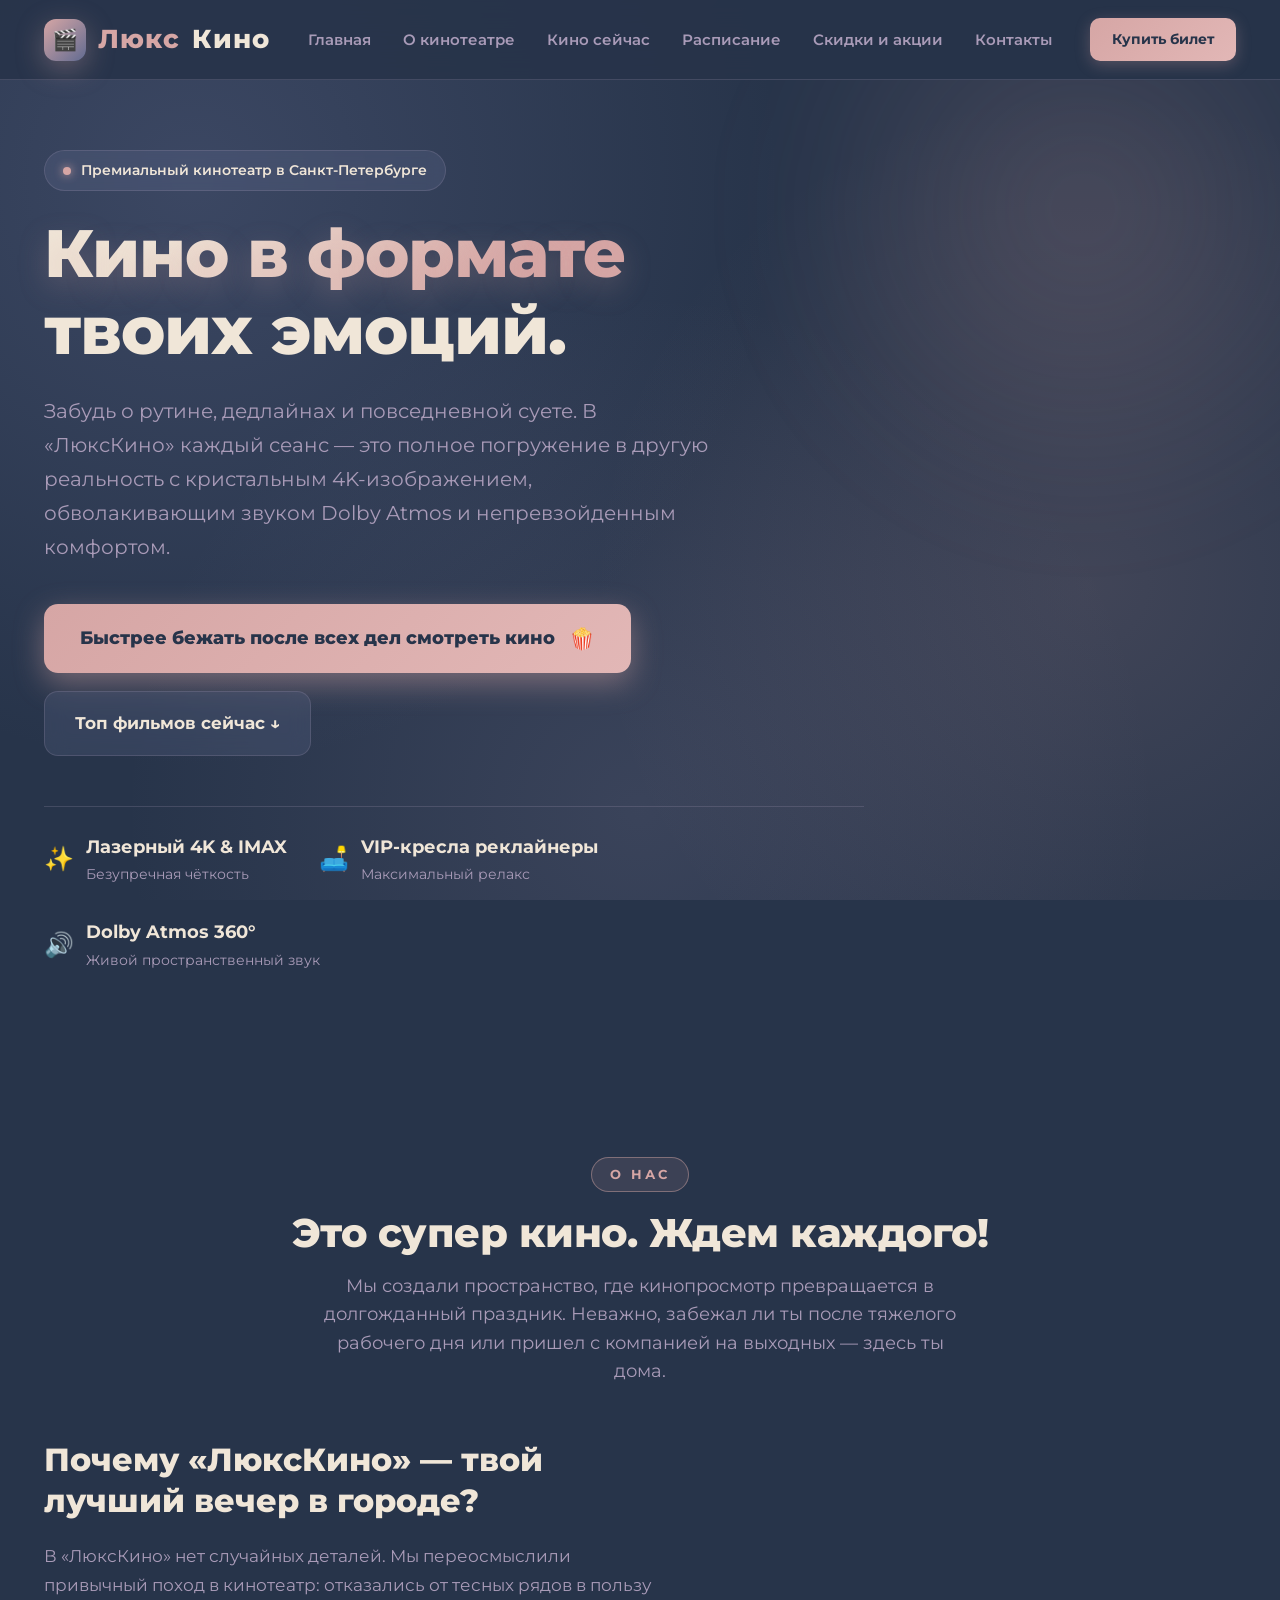
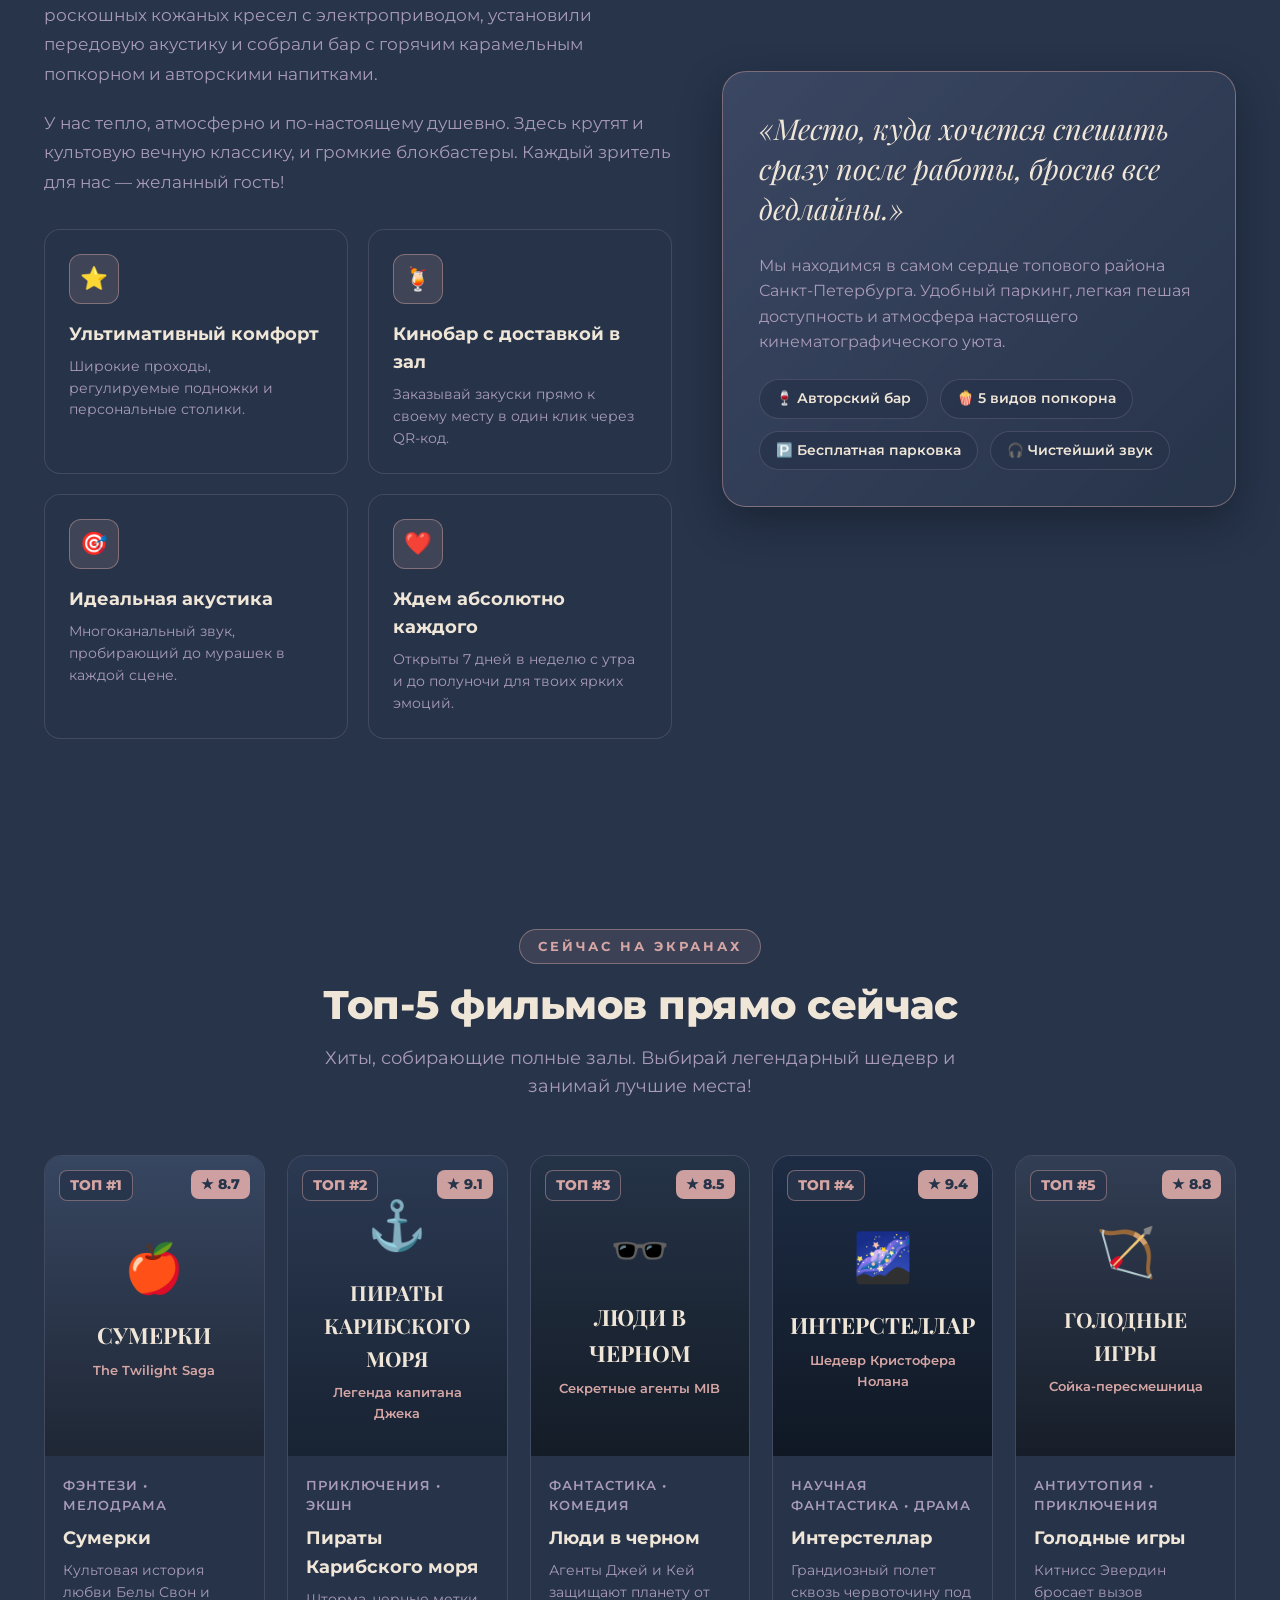
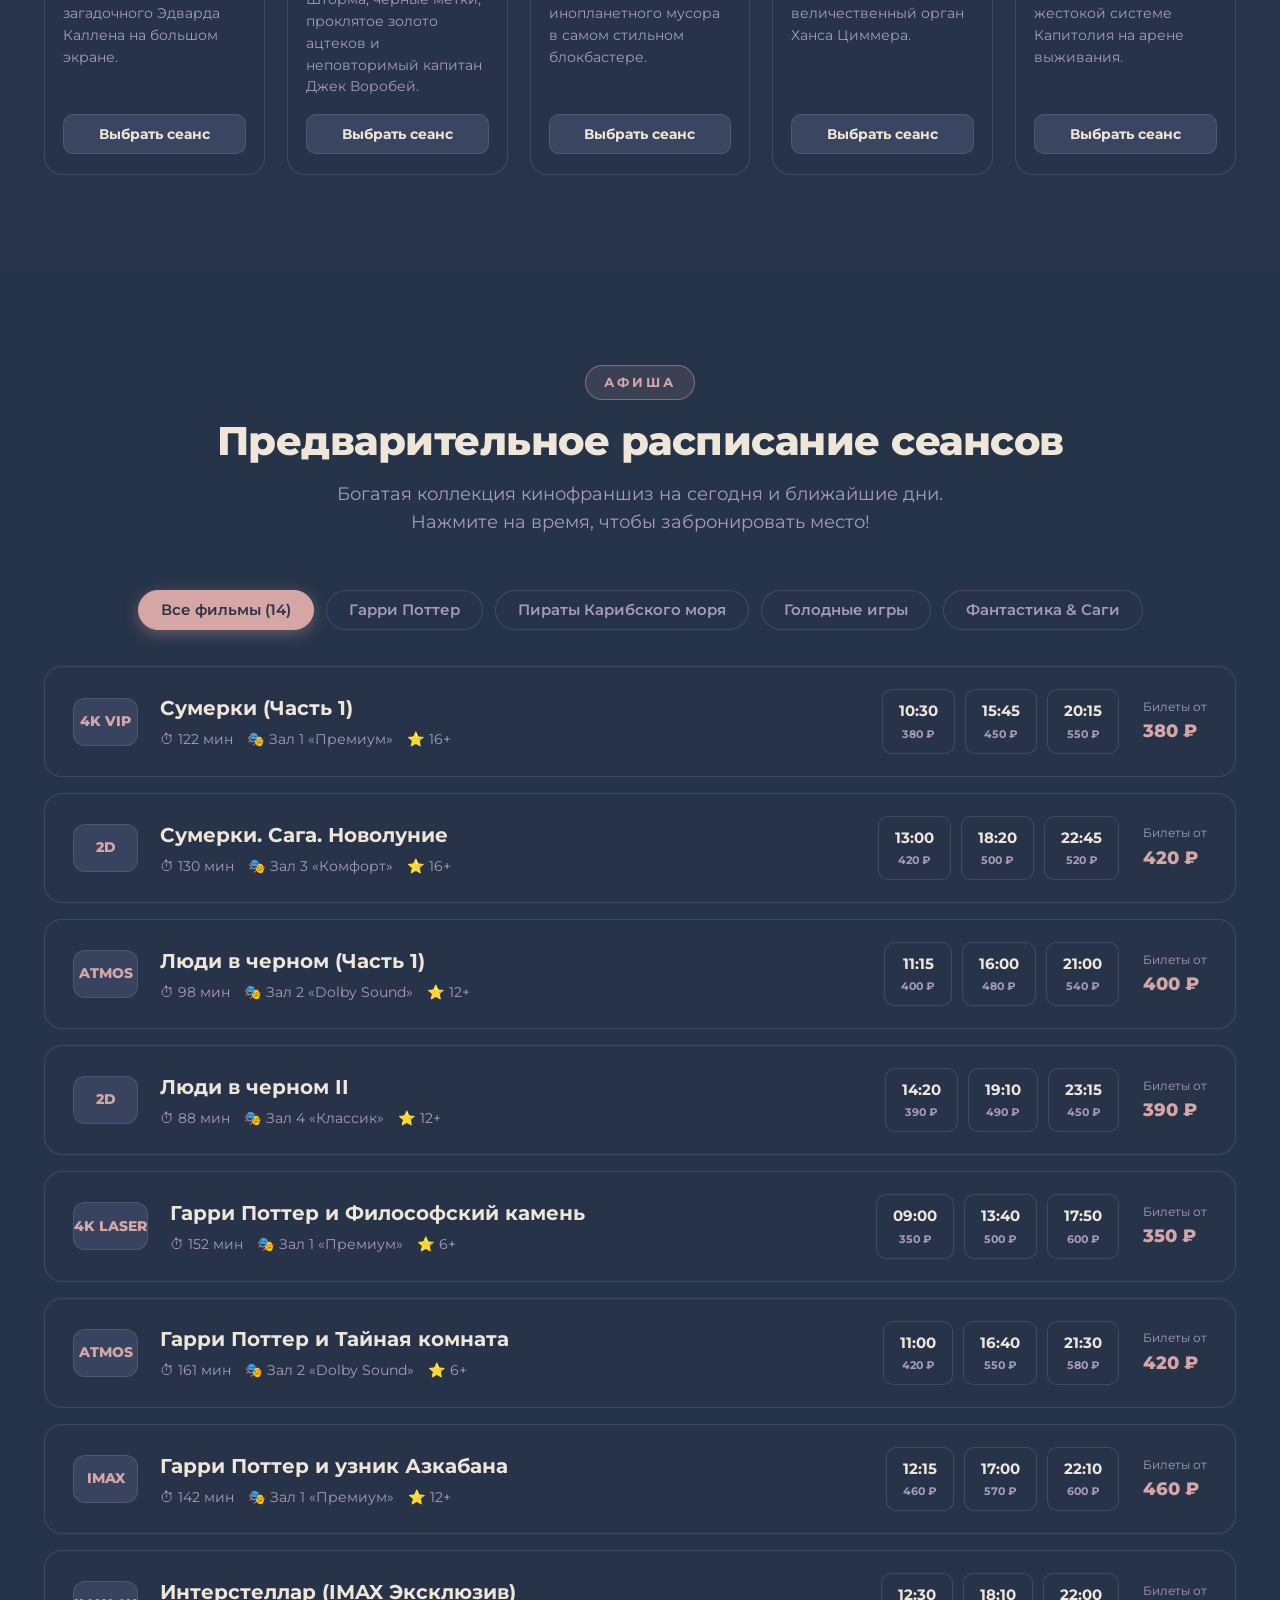
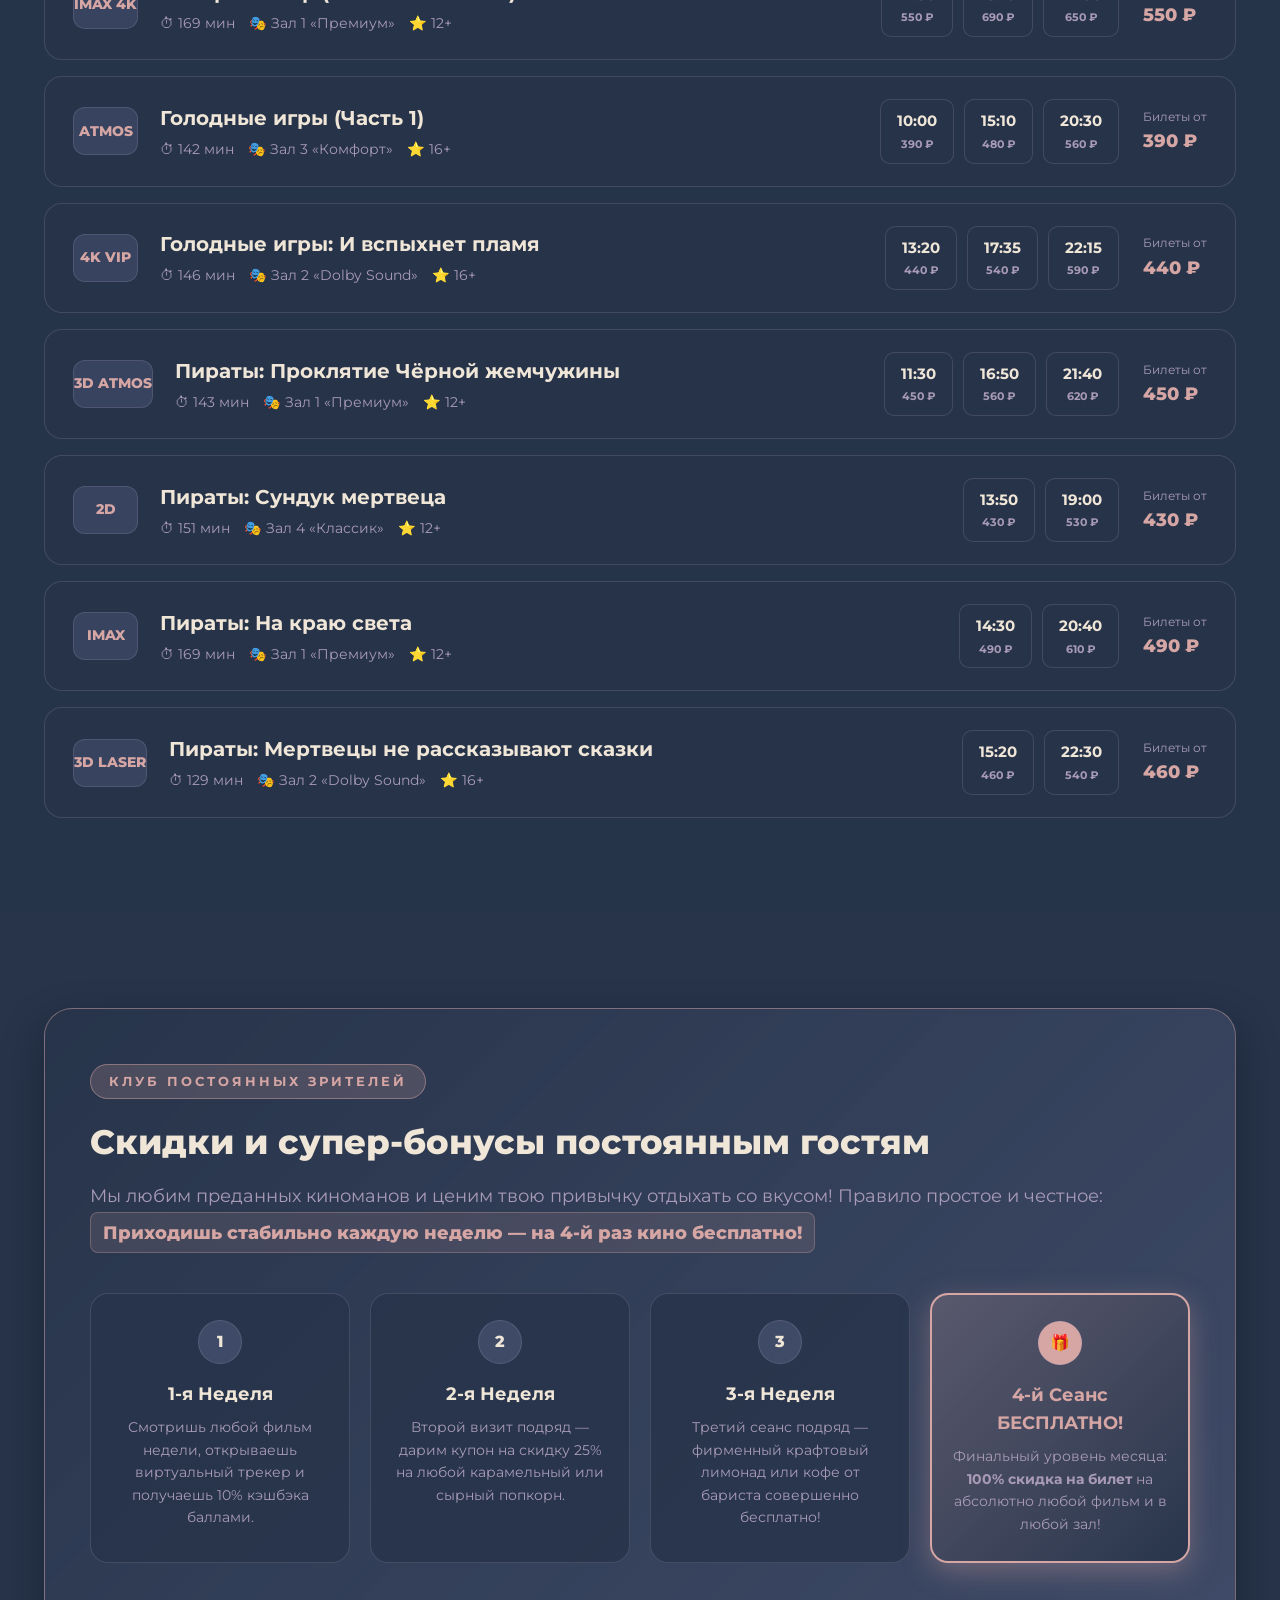
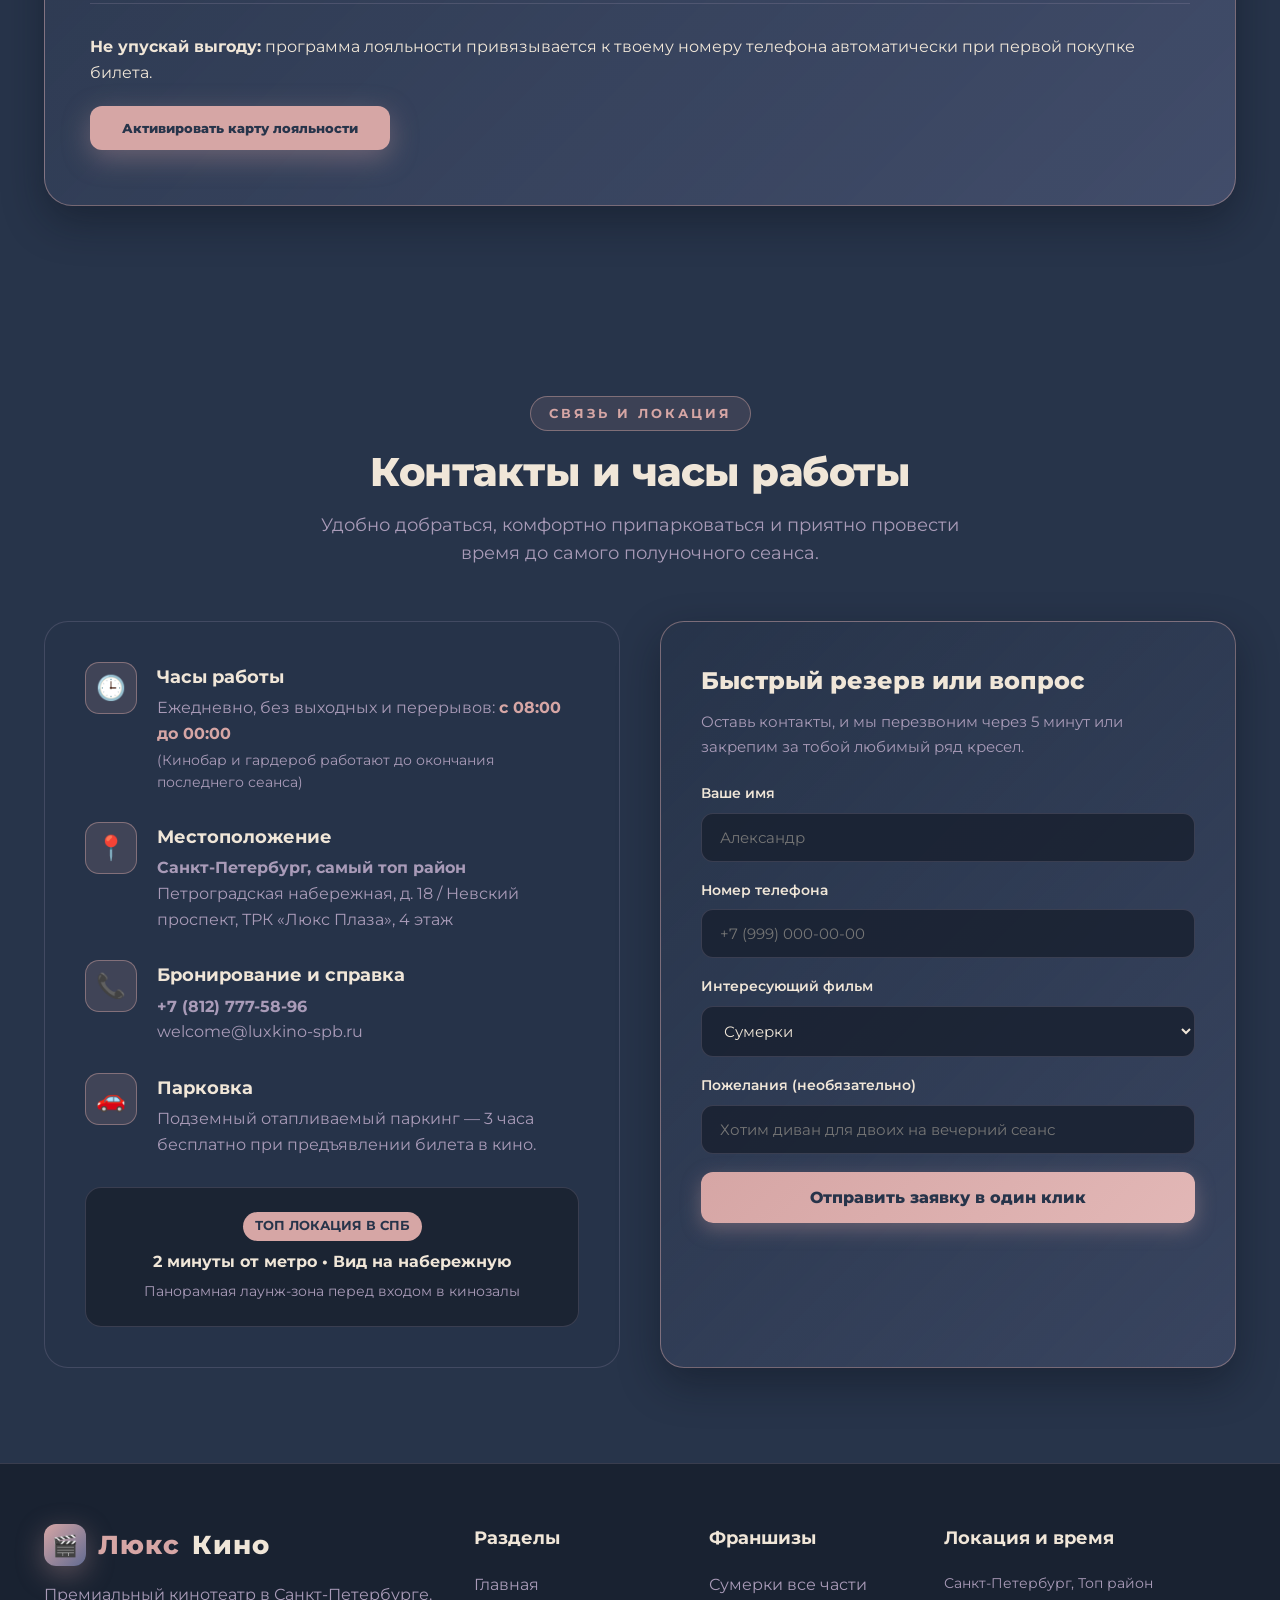
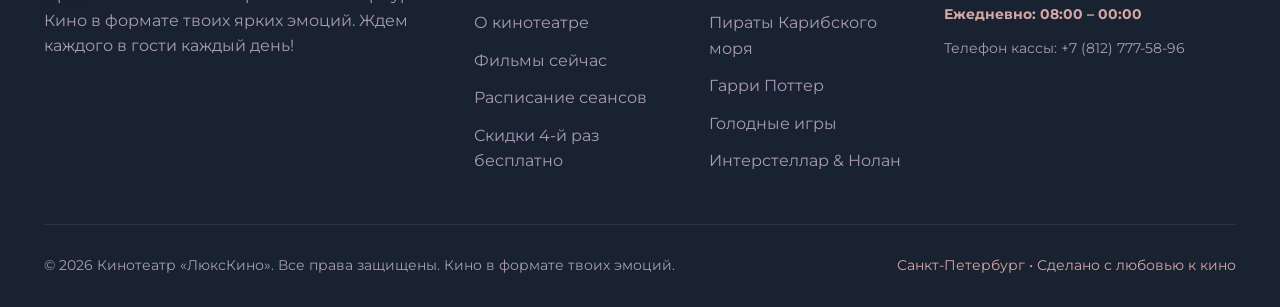
==== index.html @ 06620635 "Create index.html общий" ====
<!DOCTYPE html>
<html lang="ru">
<head>
  <meta charset="UTF-8">
  <meta name="viewport" content="width=device-width, initial-scale=1.0">
  <title>ЛюксКино — Кино в формате твоих эмоций</title>
  <link rel="preconnect" href="https://fonts.googleapis.com">
  <link rel="preconnect" href="https://fonts.gstatic.com" crossorigin>
  <link href="https://fonts.googleapis.com/css2?family=Montserrat:wght@400;500;600;700;800&family=Playfair+Display:ital,wght@0,700;1,600&display=swap" rel="stylesheet">
  
  <style>
    /* ==========================================================================
       ЦВЕТОВАЯ ПАЛИТРА И ПЕРЕМЕННЫЕ
       27344A - Deep Navy Blue (Базовый фон)
       626B91 - Slate Indigo (Вторичный цвет, карточки, акценты)
       A99BB8 - Muted Lavender (Приглушенный текст, легкие границы)
       D6A6A5 - Dusty Rose (Яркий акцент, кнопки, бейджи, свечение)
       F0E6D8 - Warm Cream (Основной светлый текст, заголовки)
       ========================================================================== */
    :root {
      --color-primary-dark: #27344A;
      --color-slate: #626B91;
      --color-lavender: #A99BB8;
      --color-rose: #D6A6A5;
      --color-cream: #F0E6D8;
      
      --bg-body: #1f2a3c;
      --bg-card: rgba(39, 52, 74, 0.78);
      --bg-card-hover: rgba(98, 107, 145, 0.35);
      --border-subtle: rgba(169, 155, 184, 0.22);
      --border-accent: rgba(214, 166, 165, 0.45);
      --glow-rose: 0 8px 28px rgba(214, 166, 165, 0.35);
      --glow-card: 0 16px 40px rgba(10, 15, 25, 0.4);
      
      --font-main: 'Montserrat', sans-serif;
      --font-accent: 'Playfair Display', serif;
      --header-height: 80px;
      --transition: all 0.3s cubic-bezier(0.25, 0.8, 0.25, 1);
    }

    /* Базовые сбросы */
    *, *::before, *::after {
      box-sizing: border-box;
      margin: 0;
      padding: 0;
    }

    html {
      scroll-behavior: smooth;
      scroll-padding-top: var(--header-height);
    }

    body {
      font-family: var(--font-main);
      background-color: var(--color-primary-dark);
      background-image: 
        radial-gradient(circle at 15% 20%, rgba(98, 107, 145, 0.35) 0%, transparent 45%),
        radial-gradient(circle at 85% 65%, rgba(214, 166, 165, 0.15) 0%, transparent 40%),
        radial-gradient(circle at 50% 90%, rgba(169, 155, 184, 0.15) 0%, transparent 50%);
      background-attachment: fixed;
      color: var(--color-cream);
      line-height: 1.6;
      overflow-x: hidden;
    }

    a {
      color: inherit;
      text-decoration: none;
      transition: var(--transition);
    }

    button {
      font-family: inherit;
      cursor: pointer;
      border: none;
      outline: none;
      transition: var(--transition);
    }

    img {
      max-width: 100%;
      height: auto;
      display: block;
    }

    .container {
      width: 100%;
      max-width: 1240px;
      margin: 0 auto;
      padding: 0 24px;
    }

    .section {
      padding: 95px 0;
      position: relative;
    }

    /* Типографика секций */
    .section-header {
      text-align: center;
      margin-bottom: 54px;
    }

    .section-tag {
      display: inline-block;
      text-transform: uppercase;
      font-size: 0.82rem;
      letter-spacing: 3px;
      font-weight: 700;
      color: var(--color-rose);
      background: rgba(214, 166, 165, 0.12);
      border: 1px solid var(--border-accent);
      padding: 6px 18px;
      border-radius: 30px;
      margin-bottom: 16px;
    }

    .section-title {
      font-size: 2.5rem;
      font-weight: 800;
      color: var(--color-cream);
      letter-spacing: -0.5px;
      line-height: 1.25;
    }

    .section-subtitle {
      font-size: 1.1rem;
      color: var(--color-lavender);
      max-width: 650px;
      margin: 14px auto 0;
      font-weight: 400;
    }

    /* СТИКИ НАВИГАЦИЯ */
    .header {
      position: sticky;
      top: 0;
      left: 0;
      width: 100%;
      height: var(--header-height);
      background: rgba(39, 52, 74, 0.9);
      backdrop-filter: blur(16px);
      -webkit-backdrop-filter: blur(16px);
      border-bottom: 1px solid var(--border-subtle);
      z-index: 1000;
      transition: var(--transition);
    }

    .header-inner {
      display: flex;
      align-items: center;
      justify-content: space-between;
      height: 100%;
    }

    .logo {
      display: flex;
      align-items: center;
      gap: 12px;
      font-size: 1.6rem;
      font-weight: 800;
      color: var(--color-cream);
      letter-spacing: 1px;
    }

    .logo-badge {
      display: inline-flex;
      align-items: center;
      justify-content: center;
      width: 42px;
      height: 42px;
      background: linear-gradient(135deg, var(--color-rose), var(--color-slate));
      border-radius: 12px;
      box-shadow: var(--glow-rose);
      font-size: 1.3rem;
      color: var(--color-primary-dark);
    }

    .logo span {
      color: var(--color-rose);
    }

    .nav-links {
      display: flex;
      align-items: center;
      gap: 32px;
      list-style: none;
    }

    .nav-item a {
      font-size: 0.95rem;
      font-weight: 600;
      color: var(--color-lavender);
      position: relative;
      padding: 6px 0;
    }

    .nav-item a::after {
      content: '';
      position: absolute;
      bottom: 0;
      left: 0;
      width: 0%;
      height: 2px;
      background: var(--color-rose);
      transition: var(--transition);
      border-radius: 2px;
    }

    .nav-item a:hover {
      color: var(--color-cream);
    }

    .nav-item a:hover::after {
      width: 100%;
    }

    .nav-actions {
      display: flex;
      align-items: center;
      gap: 16px;
    }

    .btn-tickets-nav {
      background: linear-gradient(135deg, var(--color-rose) 0%, #e2b7b6 100%);
      color: var(--color-primary-dark);
      font-weight: 700;
      font-size: 0.9rem;
      padding: 10px 22px;
      border-radius: 10px;
      box-shadow: 0 4px 15px rgba(214, 166, 165, 0.28);
    }

    .btn-tickets-nav:hover {
      transform: translateY(-2px);
      box-shadow: var(--glow-rose);
      filter: brightness(1.06);
    }

    /* Гамбургер для мобильных */
    .menu-toggle {
      display: none;
      flex-direction: column;
      gap: 6px;
      background: transparent;
      padding: 6px;
      z-index: 1001;
    }

    .menu-toggle span {
      display: block;
      width: 28px;
      height: 3px;
      background-color: var(--color-cream);
      border-radius: 2px;
      transition: var(--transition);
    }

    /* ГЛАВНЫЙ РАЗДЕЛ (HERO) */
    .hero {
      min-height: calc(100vh - var(--header-height));
      display: flex;
      align-items: center;
      position: relative;
      padding: 70px 0 90px;
      overflow: hidden;
    }

    .hero::before {
      content: '';
      position: absolute;
      top: -20%;
      right: -10%;
      width: 650px;
      height: 650px;
      background: radial-gradient(circle, rgba(214, 166, 165, 0.18) 0%, transparent 70%);
      border-radius: 50%;
      filter: blur(50px);
      z-index: 0;
      animation: pulseHero 8s ease-in-out infinite alternate;
    }

    @keyframes pulseHero {
      0% { transform: scale(1) translate(0, 0); }
      100% { transform: scale(1.15) translate(-30px, 30px); }
    }

    .hero-content {
      position: relative;
      z-index: 1;
      max-width: 820px;
    }

    .hero-eyebrow {
      display: inline-flex;
      align-items: center;
      gap: 10px;
      background: rgba(98, 107, 145, 0.28);
      border: 1px solid var(--border-subtle);
      padding: 8px 18px;
      border-radius: 50px;
      font-size: 0.9rem;
      font-weight: 600;
      color: var(--color-cream);
      margin-bottom: 24px;
      backdrop-filter: blur(8px);
    }

    .hero-eyebrow .dot {
      width: 8px;
      height: 8px;
      background-color: var(--color-rose);
      border-radius: 50%;
      box-shadow: 0 0 10px var(--color-rose);
      animation: blinkDot 1.6s infinite;
    }

    @keyframes blinkDot {
      0%, 100% { opacity: 1; }
      50% { opacity: 0.3; }
    }

    .hero-title {
      font-size: clamp(2.6rem, 5.5vw, 4.2rem);
      font-weight: 800;
      line-height: 1.15;
      margin-bottom: 24px;
      letter-spacing: -1px;
    }

    .hero-title .highlight {
      display: inline-block;
      background: linear-gradient(135deg, var(--color-cream) 20%, var(--color-rose) 80%);
      -webkit-background-clip: text;
      -webkit-text-fill-color: transparent;
      text-shadow: 0 10px 30px rgba(214, 166, 165, 0.25);
    }

    .hero-description {
      font-size: 1.25rem;
      color: var(--color-lavender);
      line-height: 1.7;
      margin-bottom: 40px;
      max-width: 680px;
    }

    .hero-actions {
      display: flex;
      flex-wrap: wrap;
      align-items: center;
      gap: 18px;
      margin-bottom: 50px;
    }

    .btn-cta-rush {
      display: inline-flex;
      align-items: center;
      justify-content: center;
      gap: 14px;
      background: linear-gradient(135deg, var(--color-rose) 0%, #e2b7b6 100%);
      color: var(--color-primary-dark);
      font-weight: 800;
      font-size: 1.12rem;
      padding: 18px 36px;
      border-radius: 14px;
      box-shadow: 0 10px 30px rgba(214, 166, 165, 0.45);
      position: relative;
      overflow: hidden;
    }

    .btn-cta-rush::before {
      content: '';
      position: absolute;
      top: 0;
      left: -100%;
      width: 100%;
      height: 100%;
      background: linear-gradient(90deg, transparent, rgba(255, 255, 255, 0.4), transparent);
      transition: 0.5s;
    }

    .btn-cta-rush:hover {
      transform: translateY(-4px) scale(1.02);
      box-shadow: 0 16px 40px rgba(214, 166, 165, 0.6);
    }

    .btn-cta-rush:hover::before {
      left: 100%;
    }

    .btn-cta-secondary {
      display: inline-flex;
      align-items: center;
      gap: 10px;
      background: rgba(98, 107, 145, 0.25);
      border: 1px solid var(--border-subtle);
      color: var(--color-cream);
      font-weight: 700;
      font-size: 1.05rem;
      padding: 18px 30px;
      border-radius: 14px;
      backdrop-filter: blur(10px);
    }

    .btn-cta-secondary:hover {
      background: rgba(98, 107, 145, 0.45);
      border-color: var(--color-lavender);
      transform: translateY(-4px);
    }

    .hero-features-bar {
      display: flex;
      flex-wrap: wrap;
      gap: 32px;
      padding-top: 26px;
      border-top: 1px solid var(--border-subtle);
    }

    .hero-stat {
      display: flex;
      align-items: center;
      gap: 12px;
    }

    .stat-icon {
      font-size: 1.5rem;
      color: var(--color-rose);
    }

    .stat-text strong {
      display: block;
      font-size: 1.1rem;
      color: var(--color-cream);
    }

    .stat-text span {
      font-size: 0.85rem;
      color: var(--color-lavender);
    }

    /* О КОМПАНИИ */
    .about-section {
      background: linear-gradient(180deg, transparent, rgba(39, 52, 74, 0.6), transparent);
    }

    .about-grid {
      display: grid;
      grid-template-columns: 1.1fr 0.9fr;
      gap: 50px;
      align-items: center;
    }

    .about-text-block h3 {
      font-size: 2rem;
      font-weight: 800;
      margin-bottom: 20px;
      color: var(--color-cream);
      line-height: 1.3;
    }

    .about-text-block p {
      font-size: 1.05rem;
      color: var(--color-lavender);
      margin-bottom: 20px;
      line-height: 1.75;
    }

    .about-features-list {
      display: grid;
      grid-template-columns: repeat(2, 1fr);
      gap: 20px;
      margin-top: 32px;
    }

    .about-feature-item {
      background: var(--bg-card);
      border: 1px solid var(--border-subtle);
      border-radius: 16px;
      padding: 24px;
      transition: var(--transition);
      backdrop-filter: blur(10px);
    }

    .about-feature-item:hover {
      transform: translateY(-6px);
      border-color: var(--border-accent);
      background: var(--bg-card-hover);
      box-shadow: var(--glow-card);
    }

    .feature-icon-box {
      width: 50px;
      height: 50px;
      border-radius: 12px;
      background: rgba(214, 166, 165, 0.15);
      border: 1px solid var(--border-accent);
      display: flex;
      align-items: center;
      justify-content: center;
      font-size: 1.4rem;
      color: var(--color-rose);
      margin-bottom: 16px;
    }

    .about-feature-item h4 {
      font-size: 1.1rem;
      color: var(--color-cream);
      margin-bottom: 8px;
      font-weight: 700;
    }

    .about-feature-item p {
      font-size: 0.9rem;
      color: var(--color-lavender);
      margin-bottom: 0;
      line-height: 1.5;
    }

    .about-visual-card {
      border-radius: 24px;
      padding: 36px;
      background: linear-gradient(135deg, rgba(98, 107, 145, 0.35) 0%, rgba(39, 52, 74, 0.7) 100%);
      border: 1px solid var(--border-accent);
      box-shadow: var(--glow-card);
    }

    .about-quote {
      font-family: var(--font-accent);
      font-size: 1.8rem;
      font-style: italic;
      color: var(--color-cream);
      line-height: 1.4;
      margin-bottom: 24px;
    }

    .about-badge-row {
      display: flex;
      flex-wrap: wrap;
      gap: 12px;
    }

    .pill-chip {
      background: rgba(39, 52, 74, 0.8);
      border: 1px solid var(--border-subtle);
      color: var(--color-cream);
      padding: 8px 16px;
      border-radius: 50px;
      font-size: 0.85rem;
      font-weight: 600;
    }

    /* ТОП 5 ФИЛЬМОВ */
    .top5-grid {
      display: grid;
      grid-template-columns: repeat(5, 1fr);
      gap: 22px;
    }

    .movie-card {
      background: var(--bg-card);
      border-radius: 18px;
      overflow: hidden;
      border: 1px solid var(--border-subtle);
      transition: var(--transition);
      display: flex;
      flex-direction: column;
      position: relative;
    }

    .movie-card:hover {
      transform: translateY(-10px);
      border-color: var(--color-rose);
      box-shadow: var(--glow-rose), 0 20px 40px rgba(0, 0, 0, 0.4);
    }

    .movie-poster-wrap {
      position: relative;
      height: 300px;
      overflow: hidden;
      background: #192231;
    }

    .movie-rank-badge {
      position: absolute;
      top: 14px;
      left: 14px;
      background: rgba(39, 52, 74, 0.85);
      border: 1px solid var(--border-accent);
      color: var(--color-rose);
      font-weight: 800;
      font-size: 0.85rem;
      padding: 4px 10px;
      border-radius: 8px;
    }

    .movie-rating {
      position: absolute;
      top: 14px;
      right: 14px;
      background: rgba(214, 166, 165, 0.95);
      color: var(--color-primary-dark);
      font-weight: 800;
      font-size: 0.85rem;
      padding: 4px 10px;
      border-radius: 8px;
    }

    .movie-details {
      padding: 20px 18px;
      display: flex;
      flex-direction: column;
      flex-grow: 1;
    }

    .movie-genre {
      font-size: 0.8rem;
      color: var(--color-lavender);
      text-transform: uppercase;
      letter-spacing: 1px;
      font-weight: 600;
      margin-bottom: 6px;
    }

    .movie-title {
      font-size: 1.15rem;
      font-weight: 700;
      color: var(--color-cream);
      margin-bottom: 8px;
    }

    .movie-desc {
      font-size: 0.85rem;
      color: var(--color-lavender);
      margin-bottom: 16px;
      flex-grow: 1;
    }

    .btn-card-ticket {
      width: 100%;
      text-align: center;
      background: rgba(98, 107, 145, 0.35);
      border: 1px solid var(--border-subtle);
      color: var(--color-cream);
      padding: 10px 14px;
      border-radius: 10px;
      font-weight: 700;
      font-size: 0.88rem;
      transition: var(--transition);
    }

    .movie-card:hover .btn-card-ticket {
      background: var(--color-rose);
      color: var(--color-primary-dark);
      border-color: var(--color-rose);
    }

    /* РАСПИСАНИЕ */
    .schedule-filters {
      display: flex;
      justify-content: center;
      flex-wrap: wrap;
      gap: 12px;
      margin-bottom: 36px;
    }

    .filter-btn {
      background: rgba(39, 52, 74, 0.7);
      border: 1px solid var(--border-subtle);
      color: var(--color-lavender);
      padding: 10px 22px;
      border-radius: 30px;
      font-weight: 600;
      font-size: 0.92rem;
      transition: var(--transition);
    }

    .filter-btn:hover,
    .filter-btn.active {
      background: var(--color-rose);
      color: var(--color-primary-dark);
      border-color: var(--color-rose);
      box-shadow: 0 4px 15px rgba(214, 166, 165, 0.35);
    }

    .schedule-list {
      display: flex;
      flex-direction: column;
      gap: 16px;
    }

    .schedule-card {
      background: var(--bg-card);
      border: 1px solid var(--border-subtle);
      border-radius: 18px;
      padding: 22px 28px;
      display: flex;
      align-items: center;
      justify-content: space-between;
      gap: 24px;
      transition: var(--transition);
    }

    .schedule-card:hover {
      border-color: var(--border-accent);
      background: var(--bg-card-hover);
      transform: translateX(6px);
      box-shadow: 0 10px 30px rgba(0, 0, 0, 0.3);
    }

    .schedule-info {
      display: flex;
      align-items: center;
      gap: 22px;
      flex: 1;
    }

    .schedule-badge-format {
      min-width: 65px;
      height: 48px;
      border-radius: 12px;
      background: rgba(98, 107, 145, 0.3);
      border: 1px solid var(--border-subtle);
      display: flex;
      align-items: center;
      justify-content: center;
      font-weight: 800;
      font-size: 0.85rem;
      color: var(--color-rose);
    }

    .schedule-text-details h4 {
      font-size: 1.25rem;
      font-weight: 700;
      color: var(--color-cream);
      margin-bottom: 4px;
    }

    .schedule-meta {
      display: flex;
      flex-wrap: wrap;
      align-items: center;
      gap: 14px;
      font-size: 0.88rem;
      color: var(--color-lavender);
    }

    .schedule-times {
      display: flex;
      flex-wrap: wrap;
      align-items: center;
      gap: 10px;
    }

    .time-chip {
      background: rgba(39, 52, 74, 0.9);
      border: 1px solid var(--border-subtle);
      color: var(--color-cream);
      font-size: 0.95rem;
      font-weight: 700;
      padding: 9px 16px;
      border-radius: 10px;
      transition: var(--transition);
      cursor: pointer;
      display: flex;
      flex-direction: column;
      align-items: center;
    }

    .time-chip small {
      font-size: 0.7rem;
      color: var(--color-lavender);
      margin-top: 2px;
    }

    .time-chip:hover {
      background: var(--color-rose);
      color: var(--color-primary-dark);
      border-color: var(--color-rose);
      transform: translateY(-3px);
      box-shadow: 0 4px 15px rgba(214, 166, 165, 0.4);
    }

    .time-chip:hover small {
      color: var(--color-primary-dark);
    }

    .schedule-actions {
      display: flex;
      align-items: center;
      gap: 14px;
    }

    .schedule-price-label {
      font-size: 0.75rem;
      color: var(--color-lavender);
      display: block;
    }

    .schedule-price-val {
      font-size: 1.15rem;
      font-weight: 800;
      color: var(--color-rose);
    }

    /* ЛОЯЛЬНОСТЬ */
    .loyalty-banner {
      background: linear-gradient(135deg, rgba(39, 52, 74, 0.9) 0%, rgba(98, 107, 145, 0.45) 100%);
      border: 1px solid var(--border-accent);
      border-radius: 28px;
      padding: 55px 45px;
      box-shadow: var(--glow-card);
    }

    .loyalty-header-text h3 {
      font-size: 2.1rem;
      font-weight: 800;
      color: var(--color-cream);
      margin-bottom: 12px;
    }

    .loyalty-header-text p {
      font-size: 1.15rem;
      color: var(--color-lavender);
      line-height: 1.7;
    }

    .loyalty-rule-highlight {
      display: inline-block;
      color: var(--color-rose);
      font-weight: 800;
      background: rgba(214, 166, 165, 0.14);
      padding: 4px 12px;
      border-radius: 8px;
      border: 1px solid rgba(214, 166, 165, 0.3);
    }

    .loyalty-steps {
      display: grid;
      grid-template-columns: repeat(4, 1fr);
      gap: 20px;
      margin: 40px 0;
    }

    .step-card {
      background: rgba(39, 52, 74, 0.85);
      border: 1px solid var(--border-subtle);
      border-radius: 18px;
      padding: 26px 20px;
      text-align: center;
      transition: var(--transition);
    }

    .step-card:hover {
      transform: translateY(-6px);
      border-color: var(--border-accent);
    }

    .step-card.free-step {
      background: linear-gradient(135deg, rgba(214, 166, 165, 0.22) 0%, rgba(39, 52, 74, 0.95) 100%);
      border: 2px solid var(--color-rose);
      box-shadow: var(--glow-rose);
    }

    .step-number {
      width: 44px;
      height: 44px;
      border-radius: 50%;
      background: rgba(98, 107, 145, 0.4);
      border: 1px solid var(--border-subtle);
      color: var(--color-cream);
      font-weight: 800;
      display: flex;
      align-items: center;
      justify-content: center;
      margin: 0 auto 16px;
    }

    .free-step .step-number {
      background: var(--color-rose);
      color: var(--color-primary-dark);
    }

    .step-card h5 {
      font-size: 1.1rem;
      font-weight: 700;
      color: var(--color-cream);
      margin-bottom: 8px;
    }

    .step-card p {
      font-size: 0.88rem;
      color: var(--color-lavender);
    }

    .free-step h5 {
      color: var(--color-rose);
    }

    .loyalty-footer-cta {
      display: flex;
      align-items: center;
      justify-content: space-between;
      flex-wrap: wrap;
      gap: 20px;
      padding-top: 30px;
      border-top: 1px solid var(--border-subtle);
    }

    .btn-join-club {
      background: var(--color-rose);
      color: var(--color-primary-dark);
      font-weight: 800;
      padding: 14px 32px;
      border-radius: 12px;
      box-shadow: var(--glow-rose);
    }

    .btn-join-club:hover {
      transform: translateY(-3px);
      filter: brightness(1.08);
    }

    /* КОНТАКТЫ */
    .contacts-grid {
      display: grid;
      grid-template-columns: 1fr 1fr;
      gap: 40px;
    }

    .contact-card, .contact-interactive-card {
      background: var(--bg-card);
      border: 1px solid var(--border-subtle);
      border-radius: 24px;
      padding: 40px;
      display: flex;
      flex-direction: column;
      justify-content: space-between;
    }

    .contact-interactive-card {
      background: linear-gradient(135deg, rgba(39, 52, 74, 0.85) 0%, rgba(98, 107, 145, 0.3) 100%);
      border: 1px solid var(--border-accent);
      box-shadow: var(--glow-card);
    }

    .contact-info-list {
      display: flex;
      flex-direction: column;
      gap: 28px;
    }

    .contact-item {
      display: flex;
      align-items: flex-start;
      gap: 20px;
    }

    .contact-icon-box {
      width: 52px;
      height: 52px;
      border-radius: 14px;
      background: rgba(214, 166, 165, 0.15);
      border: 1px solid var(--border-accent);
      display: flex;
      align-items: center;
      justify-content: center;
      font-size: 1.5rem;
      color: var(--color-rose);
      flex-shrink: 0;
    }

    .contact-text h5 {
      font-size: 1.15rem;
      font-weight: 700;
      color: var(--color-cream);
      margin-bottom: 4px;
    }

    .contact-text p {
      font-size: 1rem;
      color: var(--color-lavender);
    }

    .contact-text .highlight-hours {
      color: var(--color-rose);
      font-weight: 700;
    }

    .form-group {
      margin-bottom: 18px;
    }

    .form-label {
      display: block;
      font-size: 0.85rem;
      font-weight: 600;
      color: var(--color-cream);
      margin-bottom: 8px;
    }

    .form-input, .form-select {
      width: 100%;
      background: rgba(25, 34, 49, 0.85);
      border: 1px solid var(--border-subtle);
      border-radius: 12px;
      padding: 14px 18px;
      color: var(--color-cream);
      font-size: 0.95rem;
      font-family: inherit;
      transition: var(--transition);
    }

    .form-input:focus, .form-select:focus {
      outline: none;
      border-color: var(--color-rose);
      box-shadow: 0 0 12px rgba(214, 166, 165, 0.3);
    }

    .btn-submit-form {
      width: 100%;
      background: linear-gradient(135deg, var(--color-rose) 0%, #e2b7b6 100%);
      color: var(--color-primary-dark);
      font-weight: 800;
      font-size: 1rem;
      padding: 16px;
      border-radius: 12px;
      box-shadow: 0 6px 20px rgba(214, 166, 165, 0.35);
    }

    .btn-submit-form:hover {
      transform: translateY(-2px);
      box-shadow: var(--glow-rose);
    }

    .map-placeholder-box {
      margin-top: 30px;
      border-radius: 16px;
      border: 1px solid var(--border-subtle);
      background: #1b2433;
      padding: 24px;
      text-align: center;
    }

    .map-badge {
      display: inline-block;
      background: var(--color-rose);
      color: var(--color-primary-dark);
      font-weight: 700;
      font-size: 0.8rem;
      padding: 4px 12px;
      border-radius: 20px;
      margin-bottom: 8px;
    }

    /* ПОДВАЛ */
    .footer {
      background: rgba(25, 34, 49, 0.98);
      border-top: 1px solid var(--border-subtle);
      padding: 60px 0 30px;
      color: var(--color-lavender);
    }

    .footer-grid {
      display: grid;
      grid-template-columns: 2fr 1fr 1fr 1.5fr;
      gap: 40px;
      margin-bottom: 50px;
    }

    .footer-title {
      font-size: 1.1rem;
      font-weight: 700;
      color: var(--color-cream);
      margin-bottom: 20px;
    }

    .footer-links {
      list-style: none;
      display: flex;
      flex-direction: column;
      gap: 12px;
    }

    .footer-links a:hover {
      color: var(--color-rose);
      padding-left: 4px;
    }

    .footer-bottom {
      padding-top: 30px;
      border-top: 1px solid rgba(169, 155, 184, 0.15);
      display: flex;
      align-items: center;
      justify-content: space-between;
      flex-wrap: wrap;
      gap: 16px;
      font-size: 0.85rem;
    }

    /* МОДАЛКА */
    .modal-overlay {
      position: fixed;
      top: 0;
      left: 0;
      width: 100%;
      height: 100%;
      background: rgba(20, 27, 39, 0.85);
      backdrop-filter: blur(8px);
      z-index: 2000;
      display: none;
      align-items: center;
      justify-content: center;
      padding: 20px;
      opacity: 0;
      transition: opacity 0.3s ease;
    }

    .modal-overlay.active {
      display: flex;
      opacity: 1;
    }

    .modal-box {
      background: var(--color-primary-dark);
      border: 1px solid var(--border-accent);
      border-radius: 24px;
      width: 100%;
      max-width: 520px;
      padding: 36px;
      position: relative;
    }

    .modal-close {
      position: absolute;
      top: 20px;
      right: 20px;
      background: rgba(98, 107, 145, 0.3);
      color: var(--color-cream);
      width: 36px;
      height: 36px;
      border-radius: 50%;
      display: flex;
      align-items: center;
      justify-content: center;
      font-size: 1.2rem;
    }

    .modal-close:hover {
      background: var(--color-rose);
      color: var(--color-primary-dark);
    }

    /* АДАПТИВНОСТЬ */
    @media (max-width: 1100px) {
      .top5-grid { grid-template-columns: repeat(3, 1fr); }
      .loyalty-steps { grid-template-columns: repeat(2, 1fr); }
      .footer-grid { grid-template-columns: repeat(2, 1fr); }
    }

    @media (max-width: 868px) {
      :root { --header-height: 70px; }
      .menu-toggle { display: flex; }
      .nav-links {
        position: fixed;
        top: var(--header-height);
        left: 0;
        width: 100%;
        background: rgba(39, 52, 74, 0.98);
        flex-direction: column;
        padding: 30px 24px;
        gap: 20px;
        border-bottom: 1px solid var(--border-subtle);
        transform: translateY(-120%);
        transition: transform 0.35s ease;
      }
      .nav-links.open { transform: translateY(0); }
      .about-grid, .contacts-grid { grid-template-columns: 1fr; }
      .top5-grid { grid-template-columns: repeat(2, 1fr); }
      .schedule-card { flex-direction: column; align-items: flex-start; }
      .schedule-times, .schedule-actions { width: 100%; justify-content: space-between; }
    }

    @media (max-width: 600px) {
      .top5-grid, .loyalty-steps, .about-features-list, .footer-grid { grid-template-columns: 1fr; }
      .hero-actions { flex-direction: column; width: 100%; }
      .btn-cta-rush, .btn-cta-secondary { width: 100%; text-align: center; }
      .loyalty-banner, .contact-card, .contact-interactive-card { padding: 26px 18px; }
    }
  </style>
</head>
<body>

  <!-- СТИКИ ШАПКА -->
  <header class="header">
    <div class="container header-inner">
      <a href="#hero" class="logo">
        <span class="logo-badge">🎬</span>
        <span>Люкс</span>Кино
      </a>

      <ul class="nav-links" id="navLinks">
        <li class="nav-item"><a href="#hero">Главная</a></li>
        <li class="nav-item"><a href="#about">О кинотеатре</a></li>
        <li class="nav-item"><a href="#now-showing">Кино сейчас</a></li>
        <li class="nav-item"><a href="#schedule">Расписание</a></li>
        <li class="nav-item"><a href="#loyalty">Скидки и акции</a></li>
        <li class="nav-item"><a href="#contacts">Контакты</a></li>
      </ul>

      <div class="nav-actions">
        <a href="#schedule" class="btn-tickets-nav">Купить билет</a>
        <button class="menu-toggle" id="menuToggle" aria-label="Открыть меню">
          <span></span><span></span><span></span>
        </button>
      </div>
    </div>
  </header>

  <!-- ГЛАВНЫЙ РАЗДЕЛ (HERO) -->
  <section class="hero" id="hero">
    <div class="container">
      <div class="hero-content">
        <div class="hero-eyebrow">
          <span class="dot"></span>
          Премиальный кинотеатр в Санкт-Петербурге
        </div>

        <h1 class="hero-title">
          <span class="highlight">Кино в формате</span><br>
          твоих эмоций.
        </h1>

        <p class="hero-description">
          Забудь о рутине, дедлайнах и повседневной суете. В «ЛюксКино» каждый сеанс — 
          это полное погружение в другую реальность с кристальным 4K-изображением, 
          обволакивающим звуком Dolby Atmos и непревзойденным комфортом.
        </p>

        <div class="hero-actions">
          <a href="#schedule" class="btn-cta-rush">
            <span>Быстрее бежать после всех дел смотреть кино</span>
            <span style="font-size: 1.3rem;">🍿</span>
          </a>
          <a href="#now-showing" class="btn-cta-secondary">
            <span>Топ фильмов сейчас ↓</span>
          </a>
        </div>

        <div class="hero-features-bar">
          <div class="hero-stat">
            <span class="stat-icon">✨</span>
            <div class="stat-text">
              <strong>Лазерный 4K & IMAX</strong>
              <span>Безупречная чёткость</span>
            </div>
          </div>
          <div class="hero-stat">
            <span class="stat-icon">🛋️</span>
            <div class="stat-text">
              <strong>VIP-кресла реклайнеры</strong>
              <span>Максимальный релакс</span>
            </div>
          </div>
          <div class="hero-stat">
            <span class="stat-icon">🔊</span>
            <div class="stat-text">
              <strong>Dolby Atmos 360°</strong>
              <span>Живой пространственный звук</span>
            </div>
          </div>
        </div>
      </div>
    </div>
  </section>

  <!-- О КОМПАНИИ -->
  <section class="section about-section" id="about">
    <div class="container">
      <div class="section-header">
        <span class="section-tag">О нас</span>
        <h2 class="section-title">Это супер кино. Ждем каждого!</h2>
        <p class="section-subtitle">
          Мы создали пространство, где кинопросмотр превращается в долгожданный праздник.
          Неважно, забежал ли ты после тяжелого рабочего дня или пришел с компанией на выходных — здесь ты дома.
        </p>
      </div>

      <div class="about-grid">
        <div class="about-text-block">
          <h3>Почему «ЛюксКино» — твой лучший вечер в городе?</h3>
          <p>
            В «ЛюксКино» нет случайных деталей. Мы переосмыслили привычный поход в кинотеатр: 
            отказались от тесных рядов в пользу роскошных кожаных кресел с электроприводом, 
            установили передовую акустику и собрали бар с горячим карамельным попкорном 
            и авторскими напитками.
          </p>
          <p>
            У нас тепло, атмосферно и по-настоящему душевно. Здесь крутят и культовую вечную классику, 
            и громкие блокбастеры. Каждый зритель для нас — желанный гость!
          </p>

          <div class="about-features-list">
            <div class="about-feature-item">
              <div class="feature-icon-box">⭐</div>
              <h4>Ультимативный комфорт</h4>
              <p>Широкие проходы, регулируемые подножки и персональные столики.</p>
            </div>
            <div class="about-feature-item">
              <div class="feature-icon-box">🍹</div>
              <h4>Кинобар с доставкой в зал</h4>
              <p>Заказывай закуски прямо к своему месту в один клик через QR-код.</p>
            </div>
            <div class="about-feature-item">
              <div class="feature-icon-box">🎯</div>
              <h4>Идеальная акустика</h4>
              <p>Многоканальный звук, пробирающий до мурашек в каждой сцене.</p>
            </div>
            <div class="about-feature-item">
              <div class="feature-icon-box">❤️</div>
              <h4>Ждем абсолютно каждого</h4>
              <p>Открыты 7 дней в неделю с утра и до полуночи для твоих ярких эмоций.</p>
            </div>
          </div>
        </div>

        <div class="about-visual-card">
          <div class="about-quote">
            «Место, куда хочется спешить сразу после работы, бросив все дедлайны.»
          </div>
          <p style="color: var(--color-lavender); margin-bottom: 24px;">
            Мы находимся в самом сердце топового района Санкт-Петербурга. 
            Удобный паркинг, легкая пешая доступность и атмосфера настоящего кинематографического уюта.
          </p>
          <div class="about-badge-row">
            <span class="pill-chip">🍷 Авторский бар</span>
            <span class="pill-chip">🍿 5 видов попкорна</span>
            <span class="pill-chip">🅿️ Бесплатная парковка</span>
            <span class="pill-chip">🎧 Чистейший звук</span>
          </div>
        </div>
      </div>
    </div>
  </section>

  <!-- КИНО СЕЙЧАС (ТОП-5 ФИЛЬМОВ) -->
  <section class="section" id="now-showing">
    <div class="container">
      <div class="section-header">
        <span class="section-tag">Сейчас на экранах</span>
        <h2 class="section-title">Топ-5 фильмов прямо сейчас</h2>
        <p class="section-subtitle">
          Хиты, собирающие полные залы. Выбирай легендарный шедевр и занимай лучшие места!
        </p>
      </div>

      <div class="top5-grid">
        <!-- 1. Сумерки -->
        <article class="movie-card">
          <div class="movie-poster-wrap">
            <span class="movie-rank-badge">ТОП #1</span>
            <span class="movie-rating">★ 8.7</span>
            <div style="width:100%; height:100%; background: linear-gradient(180deg, #374661 0%, #1f2735 100%); display:flex; flex-direction:column; align-items:center; justify-content:center; padding:20px; text-align:center;">
              <span style="font-size:3rem; margin-bottom:12px;">🍎</span>
              <strong style="font-size:1.4rem; color:var(--color-cream); font-family:var(--font-accent);">СУМЕРКИ</strong>
              <small style="color:var(--color-rose); margin-top:6px; font-weight:600;">The Twilight Saga</small>
            </div>
          </div>
          <div class="movie-details">
            <div class="movie-genre">Фэнтези • Мелодрама</div>
            <h3 class="movie-title">Сумерки</h3>
            <p class="movie-desc">Культовая история любви Белы Свон и загадочного Эдварда Каллена на большом экране.</p>
            <button class="btn-card-ticket" onclick="openBooking('Сумерки')">Выбрать сеанс</button>
          </div>
        </article>

        <!-- 2. Пираты Карибского моря -->
        <article class="movie-card">
          <div class="movie-poster-wrap">
            <span class="movie-rank-badge">ТОП #2</span>
            <span class="movie-rating">★ 9.1</span>
            <div style="width:100%; height:100%; background: linear-gradient(180deg, #2b3952 0%, #182333 100%); display:flex; flex-direction:column; align-items:center; justify-content:center; padding:20px; text-align:center;">
              <span style="font-size:3rem; margin-bottom:12px;">⚓</span>
              <strong style="font-size:1.3rem; color:var(--color-cream); font-family:var(--font-accent);">ПИРАТЫ КАРИБСКОГО МОРЯ</strong>
              <small style="color:var(--color-rose); margin-top:6px; font-weight:600;">Легенда капитана Джека</small>
            </div>
          </div>
          <div class="movie-details">
            <div class="movie-genre">Приключения • Экшн</div>
            <h3 class="movie-title">Пираты Карибского моря</h3>
            <p class="movie-desc">Шторма, черные метки, проклятое золото ацтеков и неповторимый капитан Джек Воробей.</p>
            <button class="btn-card-ticket" onclick="openBooking('Пираты Карибского моря')">Выбрать сеанс</button>
          </div>
        </article>

        <!-- 3. Люди в черном -->
        <article class="movie-card">
          <div class="movie-poster-wrap">
            <span class="movie-rank-badge">ТОП #3</span>
            <span class="movie-rating">★ 8.5</span>
            <div style="width:100%; height:100%; background: linear-gradient(180deg, #253347 0%, #141c27 100%); display:flex; flex-direction:column; align-items:center; justify-content:center; padding:20px; text-align:center;">
              <span style="font-size:3rem; margin-bottom:12px;">🕶️</span>
              <strong style="font-size:1.4rem; color:var(--color-cream); font-family:var(--font-accent);">ЛЮДИ В ЧЕРНОМ</strong>
              <small style="color:var(--color-rose); margin-top:6px; font-weight:600;">Секретные агенты MIB</small>
            </div>
          </div>
          <div class="movie-details">
            <div class="movie-genre">Фантастика • Комедия</div>
            <h3 class="movie-title">Люди в черном</h3>
            <p class="movie-desc">Агенты Джей и Кей защищают планету от инопланетного мусора в самом стильном блокбастере.</p>
            <button class="btn-card-ticket" onclick="openBooking('Люди в черном')">Выбрать сеанс</button>
          </div>
        </article>

        <!-- 4. Интерстеллар -->
        <article class="movie-card">
          <div class="movie-poster-wrap">
            <span class="movie-rank-badge">ТОП #4</span>
            <span class="movie-rating">★ 9.4</span>
            <div style="width:100%; height:100%; background: linear-gradient(180deg, #1d2c44 0%, #101824 100%); display:flex; flex-direction:column; align-items:center; justify-content:center; padding:20px; text-align:center;">
              <span style="font-size:3rem; margin-bottom:12px;">🌌</span>
              <strong style="font-size:1.4rem; color:var(--color-cream); font-family:var(--font-accent);">ИНТЕРСТЕЛЛАР</strong>
              <small style="color:var(--color-rose); margin-top:6px; font-weight:600;">Шедевр Кристофера Нолана</small>
            </div>
          </div>
          <div class="movie-details">
            <div class="movie-genre">Научная фантастика • Драма</div>
            <h3 class="movie-title">Интерстеллар</h3>
            <p class="movie-desc">Грандиозный полет сквозь червоточину под величественный орган Ханса Циммера.</p>
            <button class="btn-card-ticket" onclick="openBooking('Интерстеллар')">Выбрать сеанс</button>
          </div>
        </article>

        <!-- 5. Голодные игры -->
        <article class="movie-card">
          <div class="movie-poster-wrap">
            <span class="movie-rank-badge">ТОП #5</span>
            <span class="movie-rating">★ 8.8</span>
            <div style="width:100%; height:100%; background: linear-gradient(180deg, #323e54 0%, #171e29 100%); display:flex; flex-direction:column; align-items:center; justify-content:center; padding:20px; text-align:center;">
              <span style="font-size:3rem; margin-bottom:12px;">🏹</span>
              <strong style="font-size:1.3rem; color:var(--color-cream); font-family:var(--font-accent);">ГОЛОДНЫЕ ИГРЫ</strong>
              <small style="color:var(--color-rose); margin-top:6px; font-weight:600;">Сойка-пересмешница</small>
            </div>
          </div>
          <div class="movie-details">
            <div class="movie-genre">Антиутопия • Приключения</div>
            <h3 class="movie-title">Голодные игры</h3>
            <p class="movie-desc">Китнисс Эвердин бросает вызов жестокой системе Капитолия на арене выживания.</p>
            <button class="btn-card-ticket" onclick="openBooking('Голодные игры')">Выбрать сеанс</button>
          </div>
        </article>
      </div>
    </div>
  </section>

  <!-- РАСПИСАНИЕ СЕАНСОВ (14 ФИЛЬМОВ) -->
  <section class="section" id="schedule" style="background: rgba(39, 52, 74, 0.35);">
    <div class="container">
      <div class="section-header">
        <span class="section-tag">Афиша</span>
        <h2 class="section-title">Предварительное расписание сеансов</h2>
        <p class="section-subtitle">
          Богатая коллекция кинофраншиз на сегодня и ближайшие дни. Нажмите на время, чтобы забронировать место!
        </p>
      </div>

      <div class="schedule-filters">
        <button class="filter-btn active" onclick="filterSchedule('all', this)">Все фильмы (14)</button>
        <button class="filter-btn" onclick="filterSchedule('potter', this)">Гарри Поттер</button>
        <button class="filter-btn" onclick="filterSchedule('pirates', this)">Пираты Карибского моря</button>
        <button class="filter-btn" onclick="filterSchedule('hunger', this)">Голодные игры</button>
        <button class="filter-btn" onclick="filterSchedule('sci-fi', this)">Фантастика & Саги</button>
      </div>

      <div class="schedule-list" id="scheduleContainer">
        
        <!-- 1. Сумерки -->
        <div class="schedule-card" data-category="sci-fi">
          <div class="schedule-info">
            <div class="schedule-badge-format">4K VIP</div>
            <div class="schedule-text-details">
              <h4>Сумерки (Часть 1)</h4>
              <div class="schedule-meta">
                <span>⏱ 122 мин</span>
                <span>🎭 Зал 1 «Премиум»</span>
                <span>⭐ 16+</span>
              </div>
            </div>
          </div>
          <div class="schedule-times">
            <div class="time-chip" onclick="openBooking('Сумерки (Часть 1)', '10:30')">10:30<small>380 ₽</small></div>
            <div class="time-chip" onclick="openBooking('Сумерки (Часть 1)', '15:45')">15:45<small>450 ₽</small></div>
            <div class="time-chip" onclick="openBooking('Сумерки (Часть 1)', '20:15')">20:15<small>550 ₽</small></div>
          </div>
          <div class="schedule-actions">
            <div class="schedule-price">
              <span class="schedule-price-label">Билеты от</span>
              <span class="schedule-price-val">380 ₽</span>
            </div>
          </div>
        </div>

        <!-- 2. Сумерки: Новолуние -->
        <div class="schedule-card" data-category="sci-fi">
          <div class="schedule-info">
            <div class="schedule-badge-format">2D</div>
            <div class="schedule-text-details">
              <h4>Сумерки. Сага. Новолуние</h4>
              <div class="schedule-meta">
                <span>⏱ 130 мин</span>
                <span>🎭 Зал 3 «Комфорт»</span>
                <span>⭐ 16+</span>
              </div>
            </div>
          </div>
          <div class="schedule-times">
            <div class="time-chip" onclick="openBooking('Сумерки. Новолуние', '13:00')">13:00<small>420 ₽</small></div>
            <div class="time-chip" onclick="openBooking('Сумерки. Новолуние', '18:20')">18:20<small>500 ₽</small></div>
            <div class="time-chip" onclick="openBooking('Сумерки. Новолуние', '22:45')">22:45<small>520 ₽</small></div>
          </div>
          <div class="schedule-actions">
            <div class="schedule-price">
              <span class="schedule-price-label">Билеты от</span>
              <span class="schedule-price-val">420 ₽</span>
            </div>
          </div>
        </div>

        <!-- 3. Люди в черном 1 -->
        <div class="schedule-card" data-category="sci-fi">
          <div class="schedule-info">
            <div class="schedule-badge-format">ATMOS</div>
            <div class="schedule-text-details">
              <h4>Люди в черном (Часть 1)</h4>
              <div class="schedule-meta">
                <span>⏱ 98 мин</span>
                <span>🎭 Зал 2 «Dolby Sound»</span>
                <span>⭐ 12+</span>
              </div>
            </div>
          </div>
          <div class="schedule-times">
            <div class="time-chip" onclick="openBooking('Люди в черном 1', '11:15')">11:15<small>400 ₽</small></div>
            <div class="time-chip" onclick="openBooking('Люди в черном 1', '16:00')">16:00<small>480 ₽</small></div>
            <div class="time-chip" onclick="openBooking('Люди в черном 1', '21:00')">21:00<small>540 ₽</small></div>
          </div>
          <div class="schedule-actions">
            <div class="schedule-price">
              <span class="schedule-price-label">Билеты от</span>
              <span class="schedule-price-val">400 ₽</span>
            </div>
          </div>
        </div>

        <!-- 4. Люди в черном 2 -->
        <div class="schedule-card" data-category="sci-fi">
          <div class="schedule-info">
            <div class="schedule-badge-format">2D</div>
            <div class="schedule-text-details">
              <h4>Люди в черном II</h4>
              <div class="schedule-meta">
                <span>⏱ 88 мин</span>
                <span>🎭 Зал 4 «Классик»</span>
                <span>⭐ 12+</span>
              </div>
            </div>
          </div>
          <div class="schedule-times">
            <div class="time-chip" onclick="openBooking('Люди в черном II', '14:20')">14:20<small>390 ₽</small></div>
            <div class="time-chip" onclick="openBooking('Люди в черном II', '19:10')">19:10<small>490 ₽</small></div>
            <div class="time-chip" onclick="openBooking('Люди в черном II', '23:15')">23:15<small>450 ₽</small></div>
          </div>
          <div class="schedule-actions">
            <div class="schedule-price">
              <span class="schedule-price-label">Билеты от</span>
              <span class="schedule-price-val">390 ₽</span>
            </div>
          </div>
        </div>

        <!-- 5. Гарри Поттер и философский камень -->
        <div class="schedule-card" data-category="potter">
          <div class="schedule-info">
            <div class="schedule-badge-format">4K LASER</div>
            <div class="schedule-text-details">
              <h4>Гарри Поттер и Философский камень</h4>
              <div class="schedule-meta">
                <span>⏱ 152 мин</span>
                <span>🎭 Зал 1 «Премиум»</span>
                <span>⭐ 6+</span>
              </div>
            </div>
          </div>
          <div class="schedule-times">
            <div class="time-chip" onclick="openBooking('Гарри Поттер 1', '09:00')">09:00<small>350 ₽</small></div>
            <div class="time-chip" onclick="openBooking('Гарри Поттер 1', '13:40')">13:40<small>500 ₽</small></div>
            <div class="time-chip" onclick="openBooking('Гарри Поттер 1', '17:50')">17:50<small>600 ₽</small></div>
          </div>
          <div class="schedule-actions">
            <div class="schedule-price">
              <span class="schedule-price-label">Билеты от</span>
              <span class="schedule-price-val">350 ₽</span>
            </div>
          </div>
        </div>

        <!-- 6. Гарри Поттер и Тайная комната -->
        <div class="schedule-card" data-category="potter">
          <div class="schedule-info">
            <div class="schedule-badge-format">ATMOS</div>
            <div class="schedule-text-details">
              <h4>Гарри Поттер и Тайная комната</h4>
              <div class="schedule-meta">
                <span>⏱ 161 мин</span>
                <span>🎭 Зал 2 «Dolby Sound»</span>
                <span>⭐ 6+</span>
              </div>
            </div>
          </div>
          <div class="schedule-times">
            <div class="time-chip" onclick="openBooking('Гарри Поттер 2', '11:00')">11:00<small>420 ₽</small></div>
            <div class="time-chip" onclick="openBooking('Гарри Поттер 2', '16:40')">16:40<small>550 ₽</small></div>
            <div class="time-chip" onclick="openBooking('Гарри Поттер 2', '21:30')">21:30<small>580 ₽</small></div>
          </div>
          <div class="schedule-actions">
            <div class="schedule-price">
              <span class="schedule-price-label">Билеты от</span>
              <span class="schedule-price-val">420 ₽</span>
            </div>
          </div>
        </div>

        <!-- 7. Гарри Поттер и узник Азкабана -->
        <div class="schedule-card" data-category="potter">
          <div class="schedule-info">
            <div class="schedule-badge-format">IMAX</div>
            <div class="schedule-text-details">
              <h4>Гарри Поттер и узник Азкабана</h4>
              <div class="schedule-meta">
                <span>⏱ 142 мин</span>
                <span>🎭 Зал 1 «Премиум»</span>
                <span>⭐ 12+</span>
              </div>
            </div>
          </div>
          <div class="schedule-times">
            <div class="time-chip" onclick="openBooking('Гарри Поттер 3', '12:15')">12:15<small>460 ₽</small></div>
            <div class="time-chip" onclick="openBooking('Гарри Поттер 3', '17:00')">17:00<small>570 ₽</small></div>
            <div class="time-chip" onclick="openBooking('Гарри Поттер 3', '22:10')">22:10<small>600 ₽</small></div>
          </div>
          <div class="schedule-actions">
            <div class="schedule-price">
              <span class="schedule-price-label">Билеты от</span>
              <span class="schedule-price-val">460 ₽</span>
            </div>
          </div>
        </div>

        <!-- 8. Интерстеллар -->
        <div class="schedule-card" data-category="sci-fi">
          <div class="schedule-info">
            <div class="schedule-badge-format">IMAX 4K</div>
            <div class="schedule-text-details">
              <h4>Интерстеллар (IMAX Эксклюзив)</h4>
              <div class="schedule-meta">
                <span>⏱ 169 мин</span>
                <span>🎭 Зал 1 «Премиум»</span>
                <span>⭐ 12+</span>
              </div>
            </div>
          </div>
          <div class="schedule-times">
            <div class="time-chip" onclick="openBooking('Интерстеллар', '12:30')">12:30<small>550 ₽</small></div>
            <div class="time-chip" onclick="openBooking('Интерстеллар', '18:10')">18:10<small>690 ₽</small></div>
            <div class="time-chip" onclick="openBooking('Интерстеллар', '22:00')">22:00<small>650 ₽</small></div>
          </div>
          <div class="schedule-actions">
            <div class="schedule-price">
              <span class="schedule-price-label">Билеты от</span>
              <span class="schedule-price-val">550 ₽</span>
            </div>
          </div>
        </div>

        <!-- 9. Голодные игры (Часть 1) -->
        <div class="schedule-card" data-category="hunger">
          <div class="schedule-info">
            <div class="schedule-badge-format">ATMOS</div>
            <div class="schedule-text-details">
              <h4>Голодные игры (Часть 1)</h4>
              <div class="schedule-meta">
                <span>⏱ 142 мин</span>
                <span>🎭 Зал 3 «Комфорт»</span>
                <span>⭐ 16+</span>
              </div>
            </div>
          </div>
          <div class="schedule-times">
            <div class="time-chip" onclick="openBooking('Голодные игры 1', '10:00')">10:00<small>390 ₽</small></div>
            <div class="time-chip" onclick="openBooking('Голодные игры 1', '15:10')">15:10<small>480 ₽</small></div>
            <div class="time-chip" onclick="openBooking('Голодные игры 1', '20:30')">20:30<small>560 ₽</small></div>
          </div>
          <div class="schedule-actions">
            <div class="schedule-price">
              <span class="schedule-price-label">Билеты от</span>
              <span class="schedule-price-val">390 ₽</span>
            </div>
          </div>
        </div>

        <!-- 10. Голодные игры: И вспыхнет пламя -->
        <div class="schedule-card" data-category="hunger">
          <div class="schedule-info">
            <div class="schedule-badge-format">4K VIP</div>
            <div class="schedule-text-details">
              <h4>Голодные игры: И вспыхнет пламя</h4>
              <div class="schedule-meta">
                <span>⏱ 146 мин</span>
                <span>🎭 Зал 2 «Dolby Sound»</span>
                <span>⭐ 16+</span>
              </div>
            </div>
          </div>
          <div class="schedule-times">
            <div class="time-chip" onclick="openBooking('Голодные игры: И вспыхнет пламя', '13:20')">13:20<small>440 ₽</small></div>
            <div class="time-chip" onclick="openBooking('Голодные игры: И вспыхнет пламя', '17:35')">17:35<small>540 ₽</small></div>
            <div class="time-chip" onclick="openBooking('Голодные игры: И вспыхнет пламя', '22:15')">22:15<small>590 ₽</small></div>
          </div>
          <div class="schedule-actions">
            <div class="schedule-price">
              <span class="schedule-price-label">Билеты от</span>
              <span class="schedule-price-val">440 ₽</span>
            </div>
          </div>
        </div>

        <!-- 11. Пираты: Проклятие Чёрной жемчужины -->
        <div class="schedule-card" data-category="pirates">
          <div class="schedule-info">
            <div class="schedule-badge-format">3D ATMOS</div>
            <div class="schedule-text-details">
              <h4>Пираты: Проклятие Чёрной жемчужины</h4>
              <div class="schedule-meta">
                <span>⏱ 143 мин</span>
                <span>🎭 Зал 1 «Премиум»</span>
                <span>⭐ 12+</span>
              </div>
            </div>
          </div>
          <div class="schedule-times">
            <div class="time-chip" onclick="openBooking('Пираты 1', '11:30')">11:30<small>450 ₽</small></div>
            <div class="time-chip" onclick="openBooking('Пираты 1', '16:50')">16:50<small>560 ₽</small></div>
            <div class="time-chip" onclick="openBooking('Пираты 1', '21:40')">21:40<small>620 ₽</small></div>
          </div>
          <div class="schedule-actions">
            <div class="schedule-price">
              <span class="schedule-price-label">Билеты от</span>
              <span class="schedule-price-val">450 ₽</span>
            </div>
          </div>
        </div>

        <!-- 12. Пираты: Сундук мертвеца -->
        <div class="schedule-card" data-category="pirates">
          <div class="schedule-info">
            <div class="schedule-badge-format">2D</div>
            <div class="schedule-text-details">
              <h4>Пираты: Сундук мертвеца</h4>
              <div class="schedule-meta">
                <span>⏱ 151 мин</span>
                <span>🎭 Зал 4 «Классик»</span>
                <span>⭐ 12+</span>
              </div>
            </div>
          </div>
          <div class="schedule-times">
            <div class="time-chip" onclick="openBooking('Пираты 2', '13:50')">13:50<small>430 ₽</small></div>
            <div class="time-chip" onclick="openBooking('Пираты 2', '19:00')">19:00<small>530 ₽</small></div>
          </div>
          <div class="schedule-actions">
            <div class="schedule-price">
              <span class="schedule-price-label">Билеты от</span>
              <span class="schedule-price-val">430 ₽</span>
            </div>
          </div>
        </div>

        <!-- 13. Пираты: На краю света -->
        <div class="schedule-card" data-category="pirates">
          <div class="schedule-info">
            <div class="schedule-badge-format">IMAX</div>
            <div class="schedule-text-details">
              <h4>Пираты: На краю света</h4>
              <div class="schedule-meta">
                <span>⏱ 169 мин</span>
                <span>🎭 Зал 1 «Премиум»</span>
                <span>⭐ 12+</span>
              </div>
            </div>
          </div>
          <div class="schedule-times">
            <div class="time-chip" onclick="openBooking('Пираты 3', '14:30')">14:30<small>490 ₽</small></div>
            <div class="time-chip" onclick="openBooking('Пираты 3', '20:40')">20:40<small>610 ₽</small></div>
          </div>
          <div class="schedule-actions">
            <div class="schedule-price">
              <span class="schedule-price-label">Билеты от</span>
              <span class="schedule-price-val">490 ₽</span>
            </div>
          </div>
        </div>

        <!-- 14. Пираты: Мертвецы не рассказывают сказки -->
        <div class="schedule-card" data-category="pirates">
          <div class="schedule-info">
            <div class="schedule-badge-format">3D LASER</div>
            <div class="schedule-text-details">
              <h4>Пираты: Мертвецы не рассказывают сказки</h4>
              <div class="schedule-meta">
                <span>⏱ 129 мин</span>
                <span>🎭 Зал 2 «Dolby Sound»</span>
                <span>⭐ 16+</span>
              </div>
            </div>
          </div>
          <div class="schedule-times">
            <div class="time-chip" onclick="openBooking('Пираты 5', '15:20')">15:20<small>460 ₽</small></div>
            <div class="time-chip" onclick="openBooking('Пираты 5', '22:30')">22:30<small>540 ₽</small></div>
          </div>
          <div class="schedule-actions">
            <div class="schedule-price">
              <span class="schedule-price-label">Билеты от</span>
              <span class="schedule-price-val">460 ₽</span>
            </div>
          </div>
        </div>

      </div>
    </div>
  </section>

  <!-- СКИДКИ ПОСТОЯННЫМ КЛИЕНТАМ -->
  <section class="section loyalty-section" id="loyalty">
    <div class="container">
      <div class="loyalty-banner">
        <div class="loyalty-header-text">
          <span class="section-tag" style="background: rgba(214, 166, 165, 0.2);">Клуб постоянных зрителей</span>
          <h3>Скидки и супер-бонусы постоянным гостям</h3>
          <p>
            Мы любим преданных киноманов и ценим твою привычку отдыхать со вкусом! 
            Правило простое и честное: <span class="loyalty-rule-highlight">Приходишь стабильно каждую неделю — на 4-й раз кино бесплатно!</span>
          </p>
        </div>

        <div class="loyalty-steps">
          <div class="step-card">
            <div class="step-number">1</div>
            <h5>1-я Неделя</h5>
            <p>Смотришь любой фильм недели, открываешь виртуальный трекер и получаешь 10% кэшбэка баллами.</p>
          </div>

          <div class="step-card">
            <div class="step-number">2</div>
            <h5>2-я Неделя</h5>
            <p>Второй визит подряд — дарим купон на скидку 25% на любой карамельный или сырный попкорн.</p>
          </div>

          <div class="step-card">
            <div class="step-number">3</div>
            <h5>3-я Неделя</h5>
            <p>Третий сеанс подряд — фирменный крафтовый лимонад или кофе от бариста совершенно бесплатно!</p>
          </div>

          <div class="step-card free-step">
            <div class="step-number">🎁</div>
            <h5>4-й Сеанс БЕСПЛАТНО!</h5>
            <p>Финальный уровень месяца: <strong>100% скидка на билет</strong> на абсолютно любой фильм и в любой зал!</p>
          </div>
        </div>

        <div class="loyalty-footer-cta">
          <div class="loyalty-cta-text">
            <strong>Не упускай выгоду:</strong> программа лояльности привязывается к твоему номеру телефона автоматически при первой покупке билета.
          </div>
          <button class="btn-join-club" onclick="alert('Вы успешно активировали клубную карту ЛюксКино! Ждем вас на сеансах каждую неделю!')">
            Активировать карту лояльности
          </button>
        </div>
      </div>
    </div>
  </section>

  <!-- КОНТАКТЫ -->
  <section class="section" id="contacts">
    <div class="container">
      <div class="section-header">
        <span class="section-tag">Связь и локация</span>
        <h2 class="section-title">Контакты и часы работы</h2>
        <p class="section-subtitle">
          Удобно добраться, комфортно припарковаться и приятно провести время до самого полуночного сеанса.
        </p>
      </div>

      <div class="contacts-grid">
        <div class="contact-card">
          <div class="contact-info-list">
            
            <div class="contact-item">
              <div class="contact-icon-box">🕒</div>
              <div class="contact-text">
                <h5>Часы работы</h5>
                <p>Ежедневно, без выходных и перерывов: <span class="highlight-hours">с 08:00 до 00:00</span></p>
                <p style="font-size:0.85rem; color:var(--color-lavender); margin-top:4px;">(Кинобар и гардероб работают до окончания последнего сеанса)</p>
              </div>
            </div>

            <div class="contact-item">
              <div class="contact-icon-box">📍</div>
              <div class="contact-text">
                <h5>Местоположение</h5>
                <p><strong>Санкт-Петербург, самый топ район</strong></p>
                <p>Петроградская набережная, д. 18 / Невский проспект, ТРК «Люкс Плаза», 4 этаж</p>
              </div>
            </div>

            <div class="contact-item">
              <div class="contact-icon-box">📞</div>
              <div class="contact-text">
                <h5>Бронирование и справка</h5>
                <p><strong>+7 (812) 777-58-96</strong></p>
                <p>welcome@luxkino-spb.ru</p>
              </div>
            </div>

            <div class="contact-item">
              <div class="contact-icon-box">🚗</div>
              <div class="contact-text">
                <h5>Парковка</h5>
                <p>Подземный отапливаемый паркинг — 3 часа бесплатно при предъявлении билета в кино.</p>
              </div>
            </div>

          </div>

          <div class="map-placeholder-box">
            <span class="map-badge">ТОП ЛОКАЦИЯ В СПБ</span>
            <p style="color:var(--color-cream); font-weight:700; margin-bottom:6px;">2 минуты от метро • Вид на набережную</p>
            <p style="font-size:0.85rem; color:var(--color-lavender);">Панорамная лаунж-зона перед входом в кинозалы</p>
          </div>
        </div>

        <div class="contact-interactive-card">
          <div class="contact-form">
            <h4 style="font-size:1.5rem; font-weight:800; color:var(--color-cream); margin-bottom:10px;">Быстрый резерв или вопрос</h4>
            <p style="font-size:0.95rem; color:var(--color-lavender); margin-bottom:24px;">Оставь контакты, и мы перезвоним через 5 минут или закрепим за тобой любимый ряд кресел.</p>

            <form onsubmit="handleFormSubmit(event)">
              <div class="form-group">
                <label class="form-label" for="userName">Ваше имя</label>
                <input class="form-input" type="text" id="userName" placeholder="Александр" required>
              </div>

              <div class="form-group">
                <label class="form-label" for="userPhone">Номер телефона</label>
                <input class="form-input" type="tel" id="userPhone" placeholder="+7 (999) 000-00-00" required>
              </div>

              <div class="form-group">
                <label class="form-label" for="movieWish">Интересующий фильм</label>
                <select class="form-select" id="movieWish">
                  <option value="Сумерки">Сумерки</option>
                  <option value="Пираты Карибского моря">Пираты Карибского моря</option>
                  <option value="Люди в черном">Люди в черном</option>
                  <option value="Интерстеллар">Интерстеллар (IMAX)</option>
                  <option value="Голодные игры">Голодные игры</option>
                  <option value="Гарри Поттер">Гарри Поттер</option>
                  <option value="Другое">Консультация администратора</option>
                </select>
              </div>

              <div class="form-group">
                <label class="form-label" for="userMsg">Пожелания (необязательно)</label>
                <input class="form-input" type="text" id="userMsg" placeholder="Хотим диван для двоих на вечерний сеанс">
              </div>

              <button type="submit" class="btn-submit-form">Отправить заявку в один клик</button>
            </form>
          </div>
        </div>
      </div>
    </div>
  </section>

  <!-- ПОДВАЛ -->
  <footer class="footer">
    <div class="container">
      <div class="footer-grid">
        <div class="footer-brand">
          <a href="#hero" class="logo">
            <span class="logo-badge">🎬</span>
            <span>Люкс</span>Кино
          </a>
          <p style="margin-top:16px;">
            Премиальный кинотеатр в Санкт-Петербурге. Кино в формате твоих ярких эмоций. Ждем каждого в гости каждый день!
          </p>
        </div>

        <div>
          <h5 class="footer-title">Разделы</h5>
          <ul class="footer-links">
            <li><a href="#hero">Главная</a></li>
            <li><a href="#about">О кинотеатре</a></li>
            <li><a href="#now-showing">Фильмы сейчас</a></li>
            <li><a href="#schedule">Расписание сеансов</a></li>
            <li><a href="#loyalty">Скидки 4-й раз бесплатно</a></li>
          </ul>
        </div>

        <div>
          <h5 class="footer-title">Франшизы</h5>
          <ul class="footer-links">
            <li><a href="#schedule">Сумерки все части</a></li>
            <li><a href="#schedule">Пираты Карибского моря</a></li>
            <li><a href="#schedule">Гарри Поттер</a></li>
            <li><a href="#schedule">Голодные игры</a></li>
            <li><a href="#schedule">Интерстеллар & Нолан</a></li>
          </ul>
        </div>

        <div>
          <h5 class="footer-title">Локация и время</h5>
          <p style="font-size:0.9rem; margin-bottom:8px;">Санкт-Петербург, Топ район</p>
          <p style="font-size:0.9rem; color:var(--color-rose); font-weight:700; margin-bottom:12px;">Ежедневно: 08:00 – 00:00</p>
          <p style="font-size:0.85rem; color:var(--color-lavender);">Телефон кассы: +7 (812) 777-58-96</p>
        </div>
      </div>

      <div class="footer-bottom">
        <div>© 2026 Кинотеатр «ЛюксКино». Все права защищены. Кино в формате твоих эмоций.</div>
        <div style="color:var(--color-rose);">Санкт-Петербург • Сделано с любовью к кино</div>
      </div>
    </div>
  </footer>

  <!-- МОДАЛЬНОЕ ОКНО БРОНИРОВАНИЯ -->
  <div class="modal-overlay" id="bookingModal">
    <div class="modal-box">
      <button class="modal-close" onclick="closeBooking()" aria-label="Закрыть">&times;</button>
      <div style="font-size:0.8rem; font-weight:700; color:var(--color-rose); text-transform:uppercase; letter-spacing:2px; margin-bottom:8px;">
        Быстрое бронирование
      </div>
      <h3 style="font-size:1.6rem; color:var(--color-cream); margin-bottom:6px;" id="modalMovieTitle">Фильм</h3>
      <p style="color:var(--color-lavender); font-size:0.92rem; margin-bottom:20px;" id="modalMovieMeta">Время сеанса</p>

      <form onsubmit="handleBookingSubmit(event)">
        <div class="form-group">
          <label class="form-label">Количество билетов</label>
          <select class="form-select" id="ticketCount">
            <option value="1">1 билет (реклайнер)</option>
            <option value="2" selected>2 билета (парные места)</option>
            <option value="3">3 билета</option>
            <option value="4">4 билета (VIP-ложа)</option>
          </select>
        </div>

        <div class="form-group">
          <label class="form-label">Ваш номер телефона</label>
          <input class="form-input" type="tel" id="bookingPhone" placeholder="+7 (999) 123-45-67" required>
        </div>

        <button type="submit" class="btn-submit-form" style="margin-top:14px;">
          Подтвердить бронирование
        </button>
      </form>
    </div>
  </div>

  <!-- JAVASCRIPT ДЛЯ ИНТЕРАКТИВНОСТИ -->
  <script>
    // Мобильное меню
    const menuToggle = document.getElementById('menuToggle');
    const navLinks = document.getElementById('navLinks');

    menuToggle.addEventListener('click', () => {
      navLinks.classList.toggle('open');
    });

    document.querySelectorAll('.nav-item a').forEach(link => {
      link.addEventListener('click', () => {
        navLinks.classList.remove('open');
      });
    });

    // Фильтрация расписания
    function filterSchedule(category, btnElement) {
      document.querySelectorAll('.filter-btn').forEach(b => b.classList.remove('active'));
      btnElement.classList.add('active');

      const cards = document.querySelectorAll('.schedule-card');
      cards.forEach(card => {
        if (category === 'all' || card.getAttribute('data-category') === category) {
          card.style.display = 'flex';
        } else {
          card.style.display = 'none';
        }
      });
    }

    // Модальное окно бронирования
    const modal = document.getElementById('bookingModal');
    const modalTitle = document.getElementById('modalMovieTitle');
    const modalMeta = document.getElementById('modalMovieMeta');

    function openBooking(movieName, time = 'Ближайший сеанс') {
      modalTitle.textContent = movieName;
      modalMeta.textContent = `Выбранное время: ${time} • Кинотеатр «ЛюксКино» СПб`;
      modal.classList.add('active');
    }

    function closeBooking() {
      modal.classList.remove('active');
    }

    modal.addEventListener('click', (e) => {
      if (e.target === modal) {
        closeBooking();
      }
    });

    // Отправка формы брони
    function handleBookingSubmit(e) {
      e.preventDefault();
      const movie = modalTitle.textContent;
      const count = document.getElementById('ticketCount').value;
      const phone = document.getElementById('bookingPhone').value;
      alert(`🎉 Успешно! Забронировано ${count} мест(а) на фильм «${movie}». Детали отправлены в SMS на номер ${phone}. Ждем вас!`);
      closeBooking();
    }

    // Отправка формы контактов
    function handleFormSubmit(e) {
      e.preventDefault();
      const name = document.getElementById('userName').value;
      const movie = document.getElementById('movieWish').value;
      alert(`Спасибо, ${name}! Мы приняли вашу заявку на фильм «${movie}». Наш администратор свяжется с вами в течение 5 минут.`);
      e.target.reset();
    }
  </script>
</body>
</html>
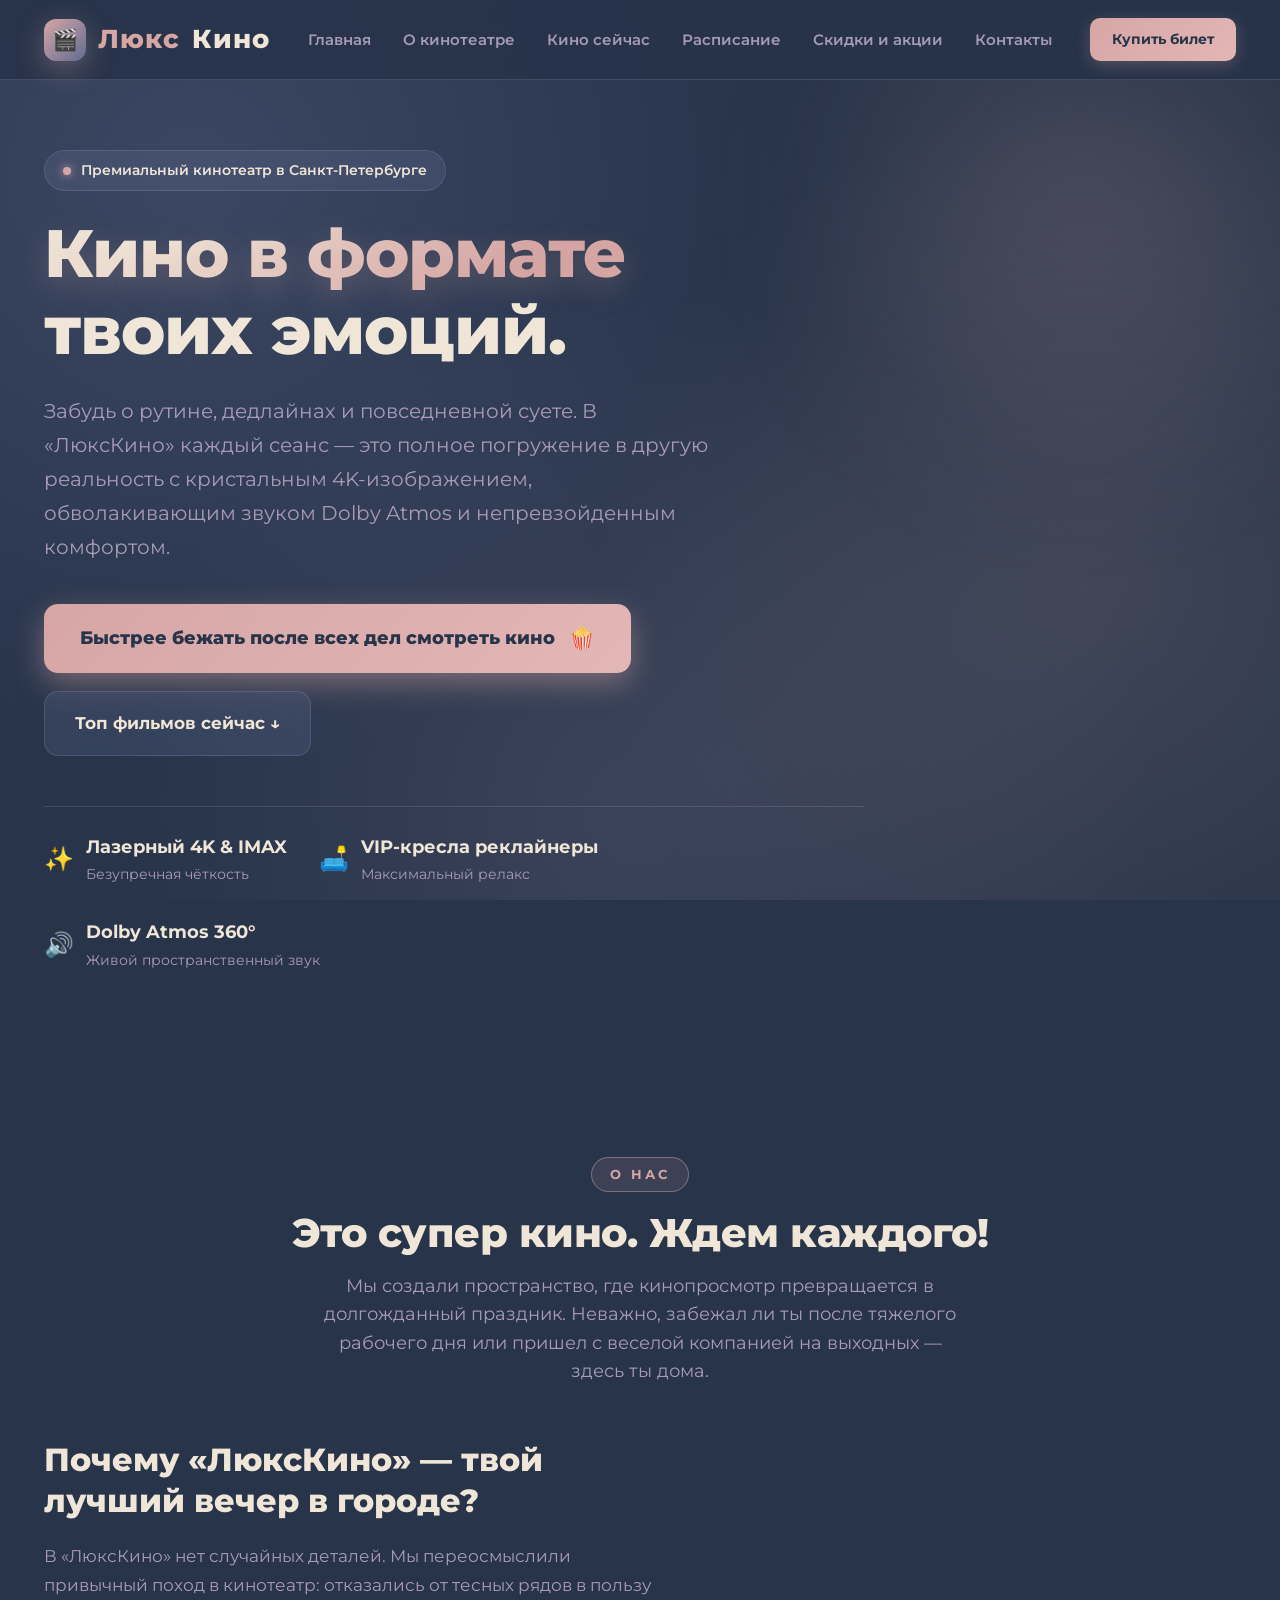
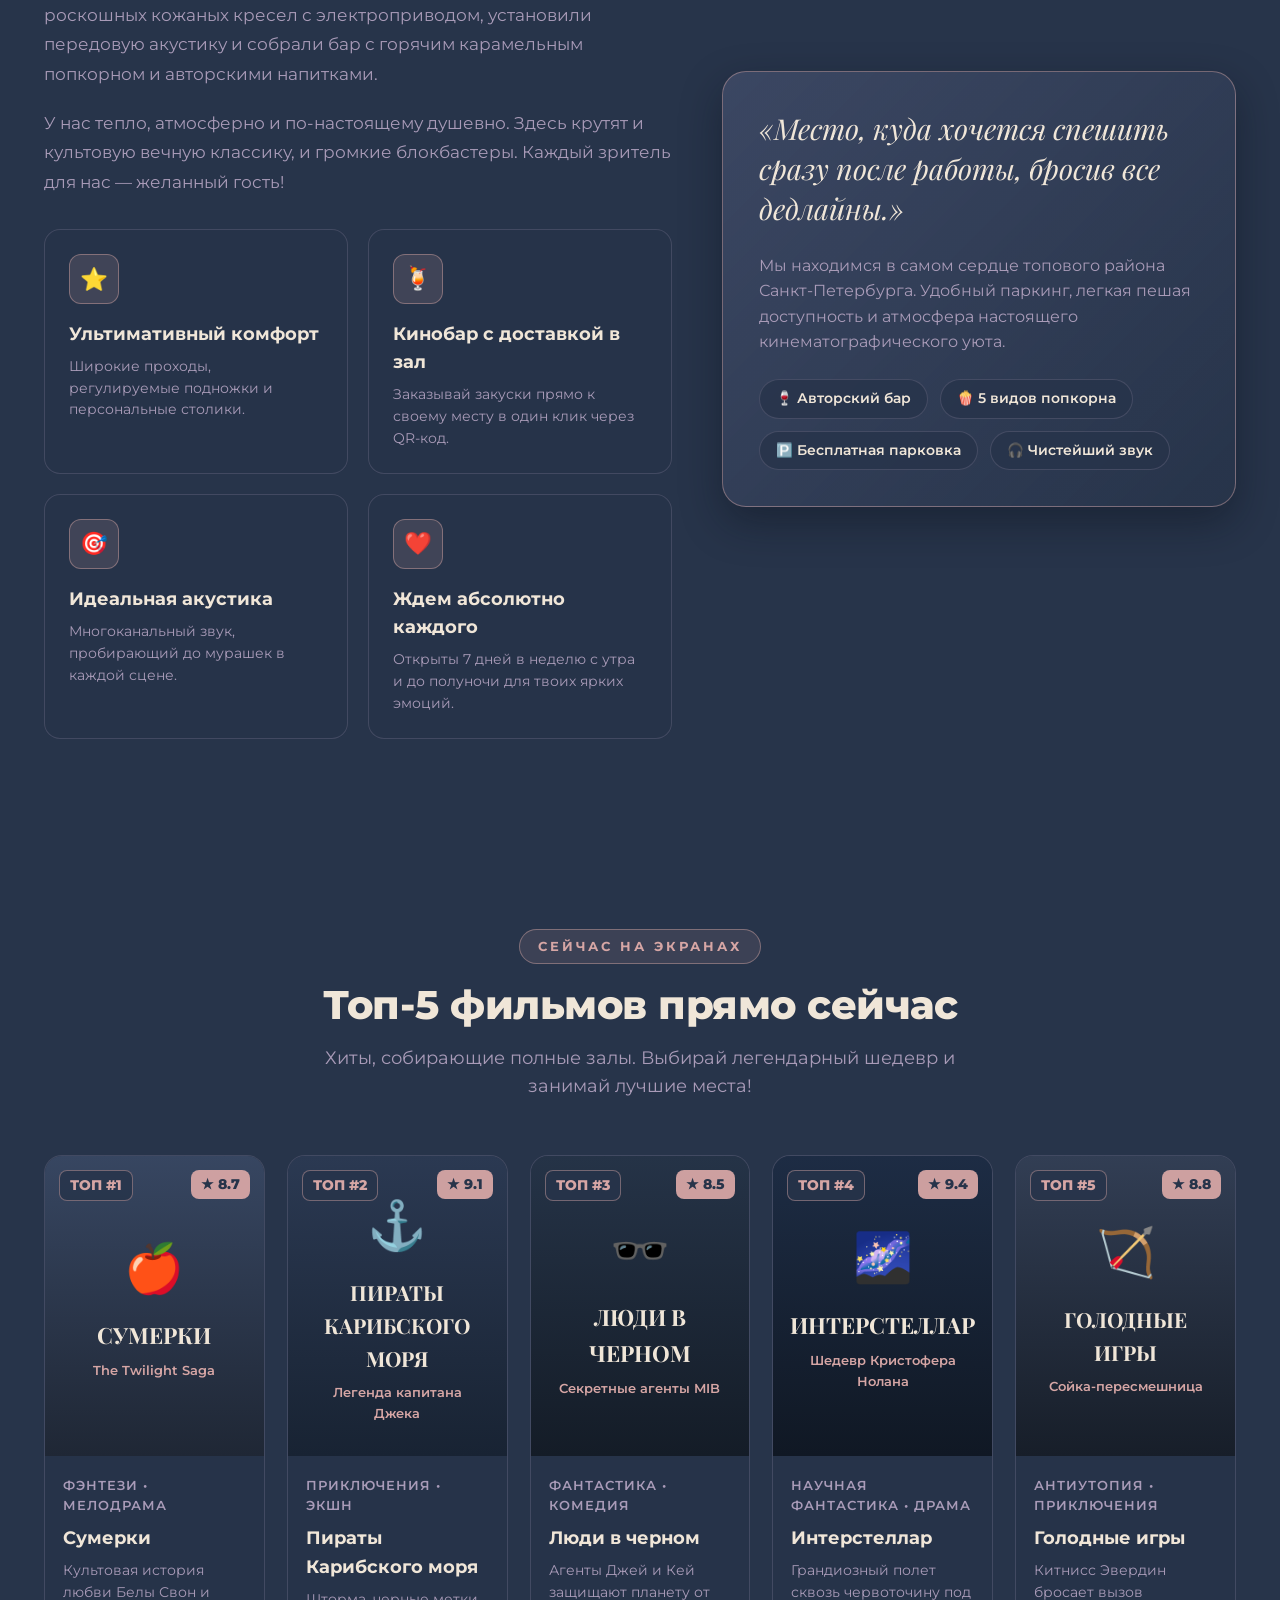
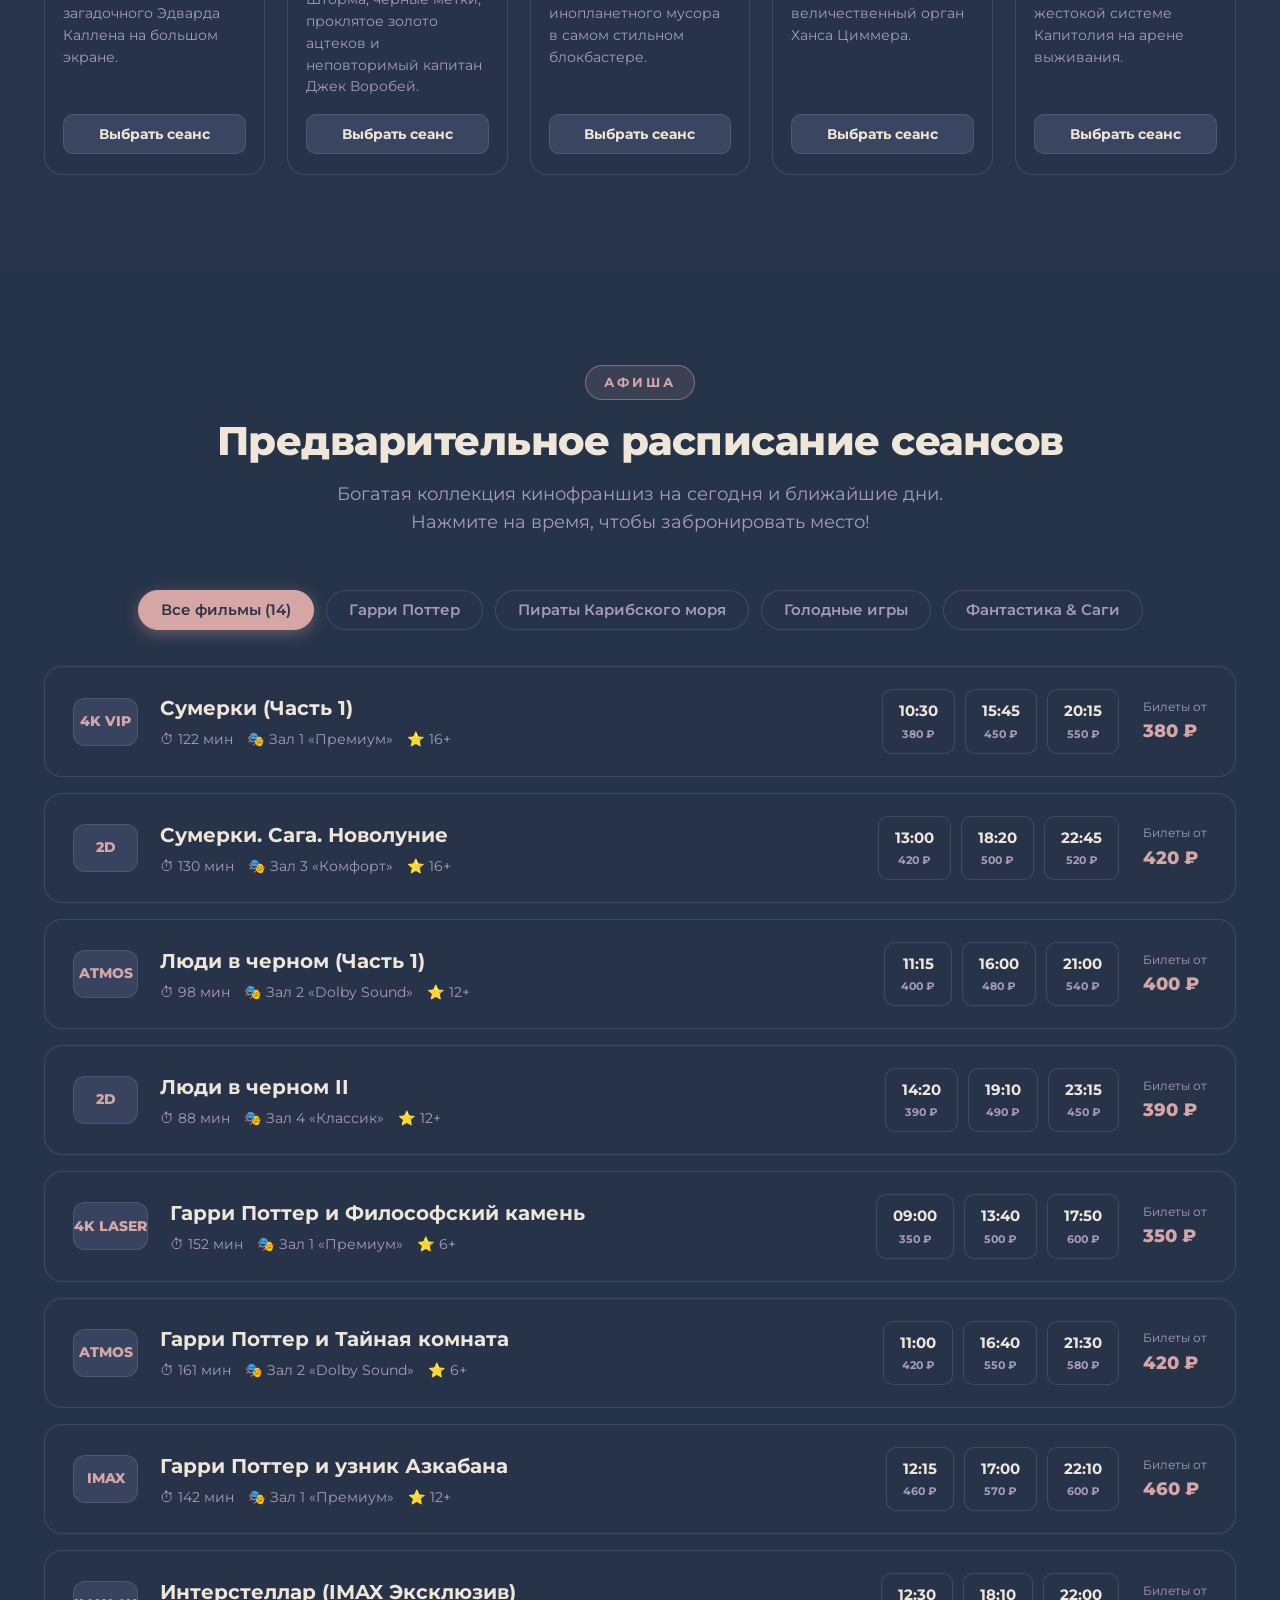
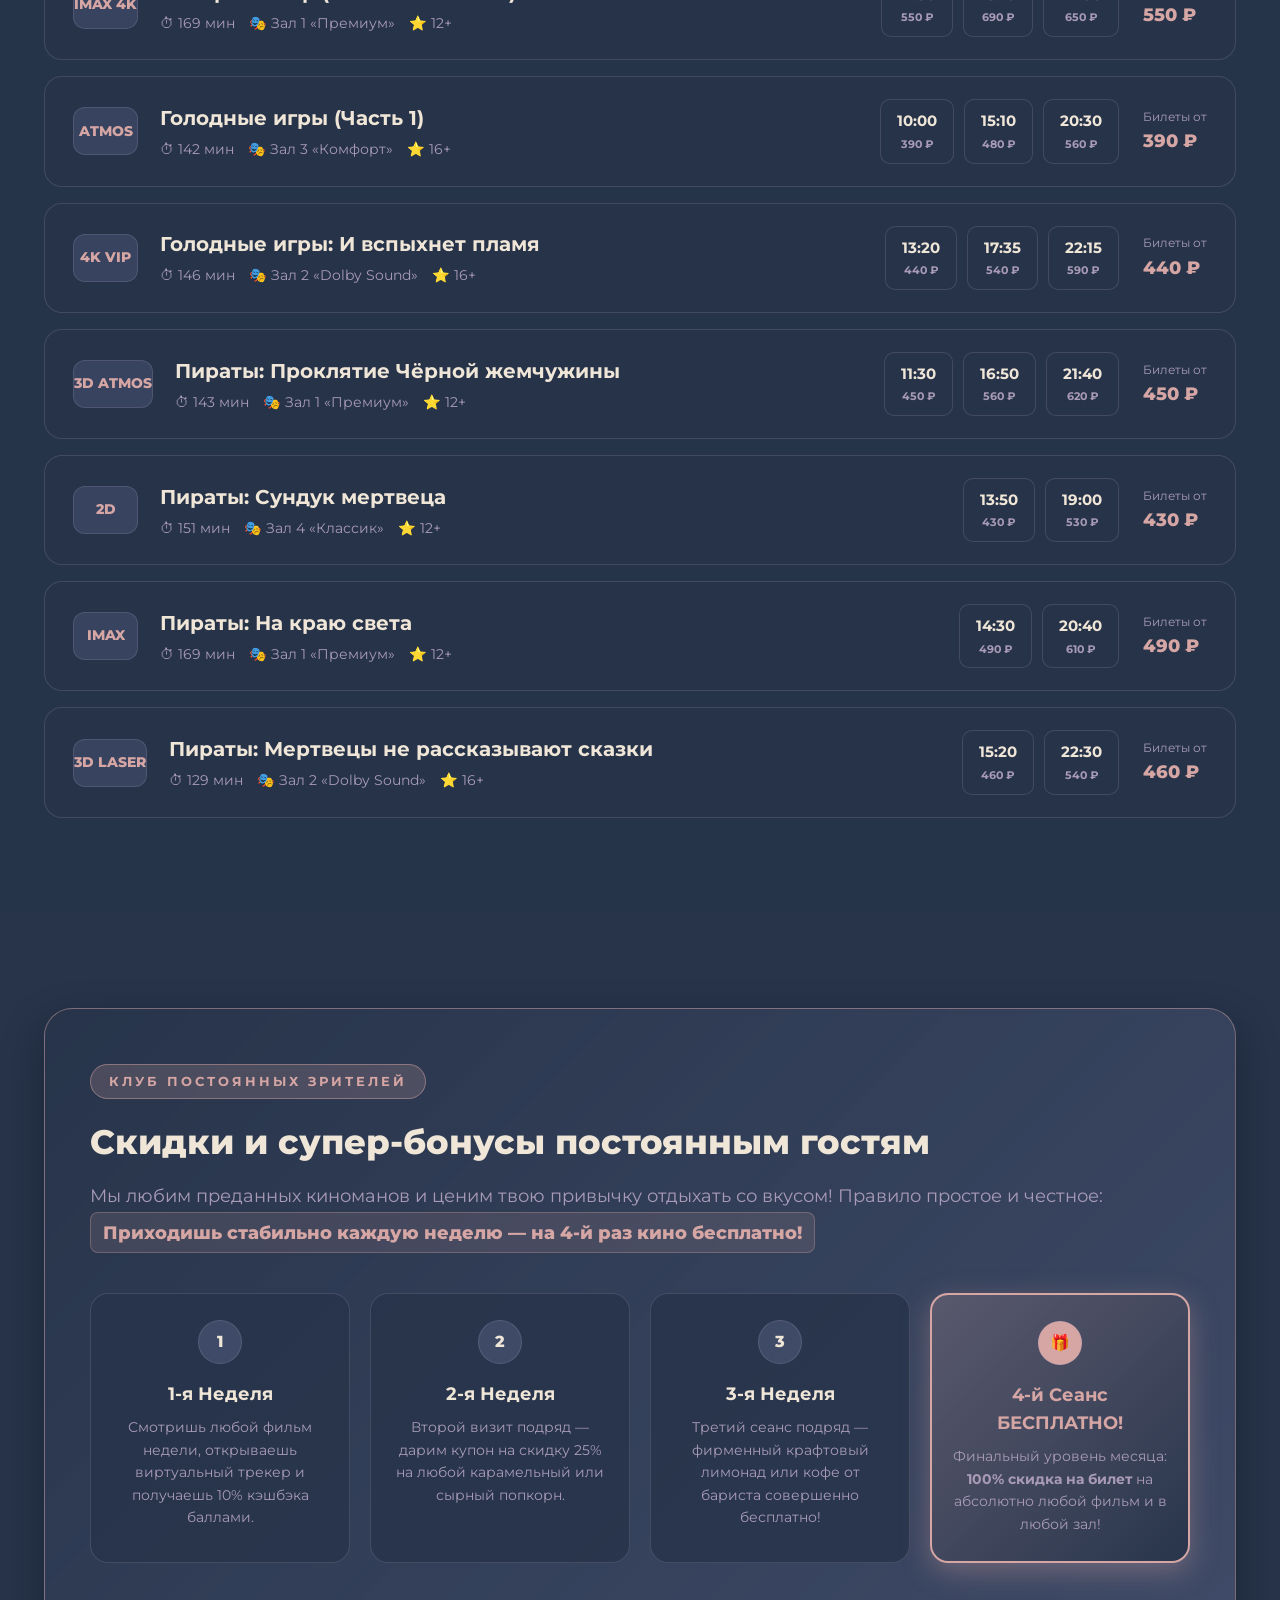
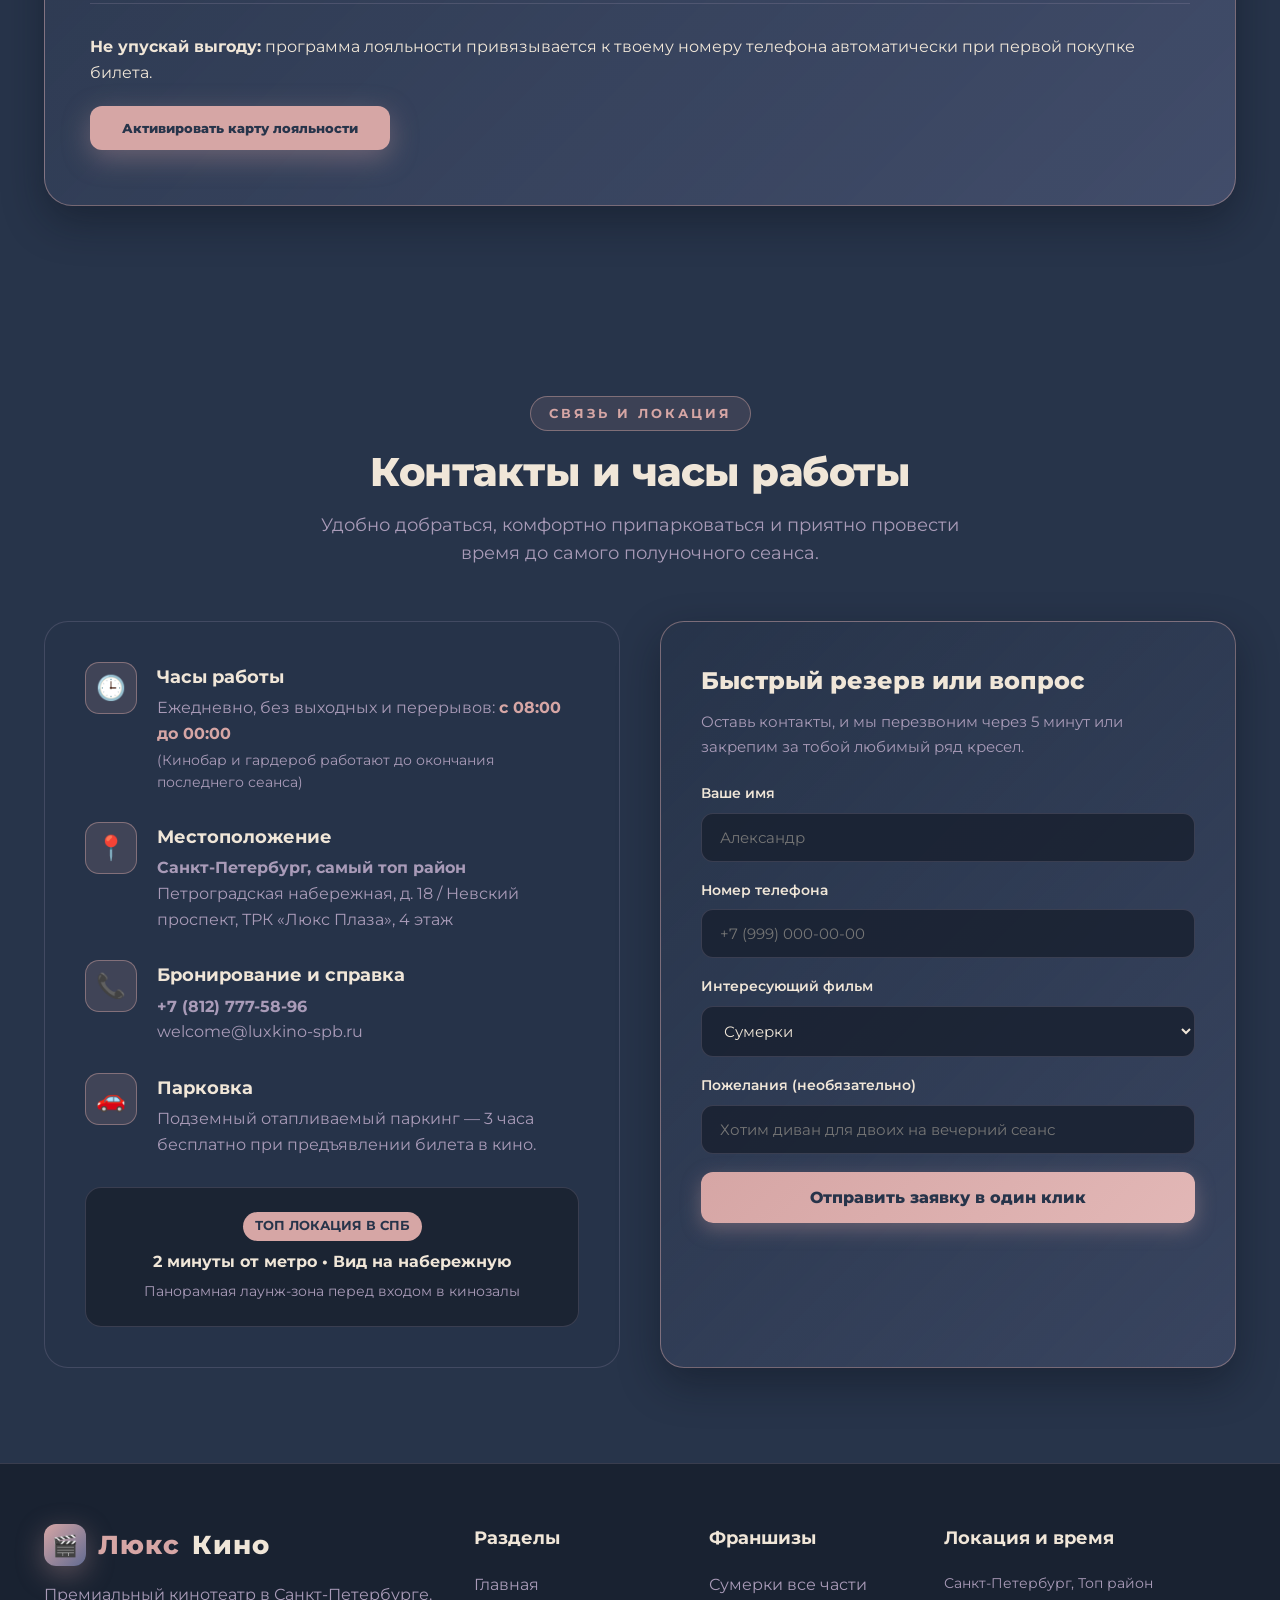
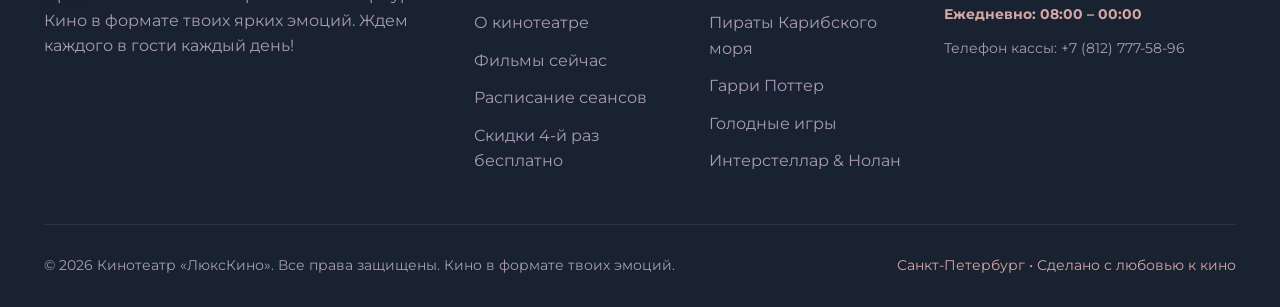
==== commit 2c4b63ec: "чуть текст поменяла" ====
--- a/index.html
+++ b/index.html
@@ -1281,7 +1281,7 @@
         <h2 class="section-title">Это супер кино. Ждем каждого!</h2>
         <p class="section-subtitle">
           Мы создали пространство, где кинопросмотр превращается в долгожданный праздник.
-          Неважно, забежал ли ты после тяжелого рабочего дня или пришел с компанией на выходных — здесь ты дома.
+          Неважно, забежал ли ты после тяжелого рабочего дня или пришел с веселой компанией на выходных — здесь ты дома.
         </p>
       </div>
 
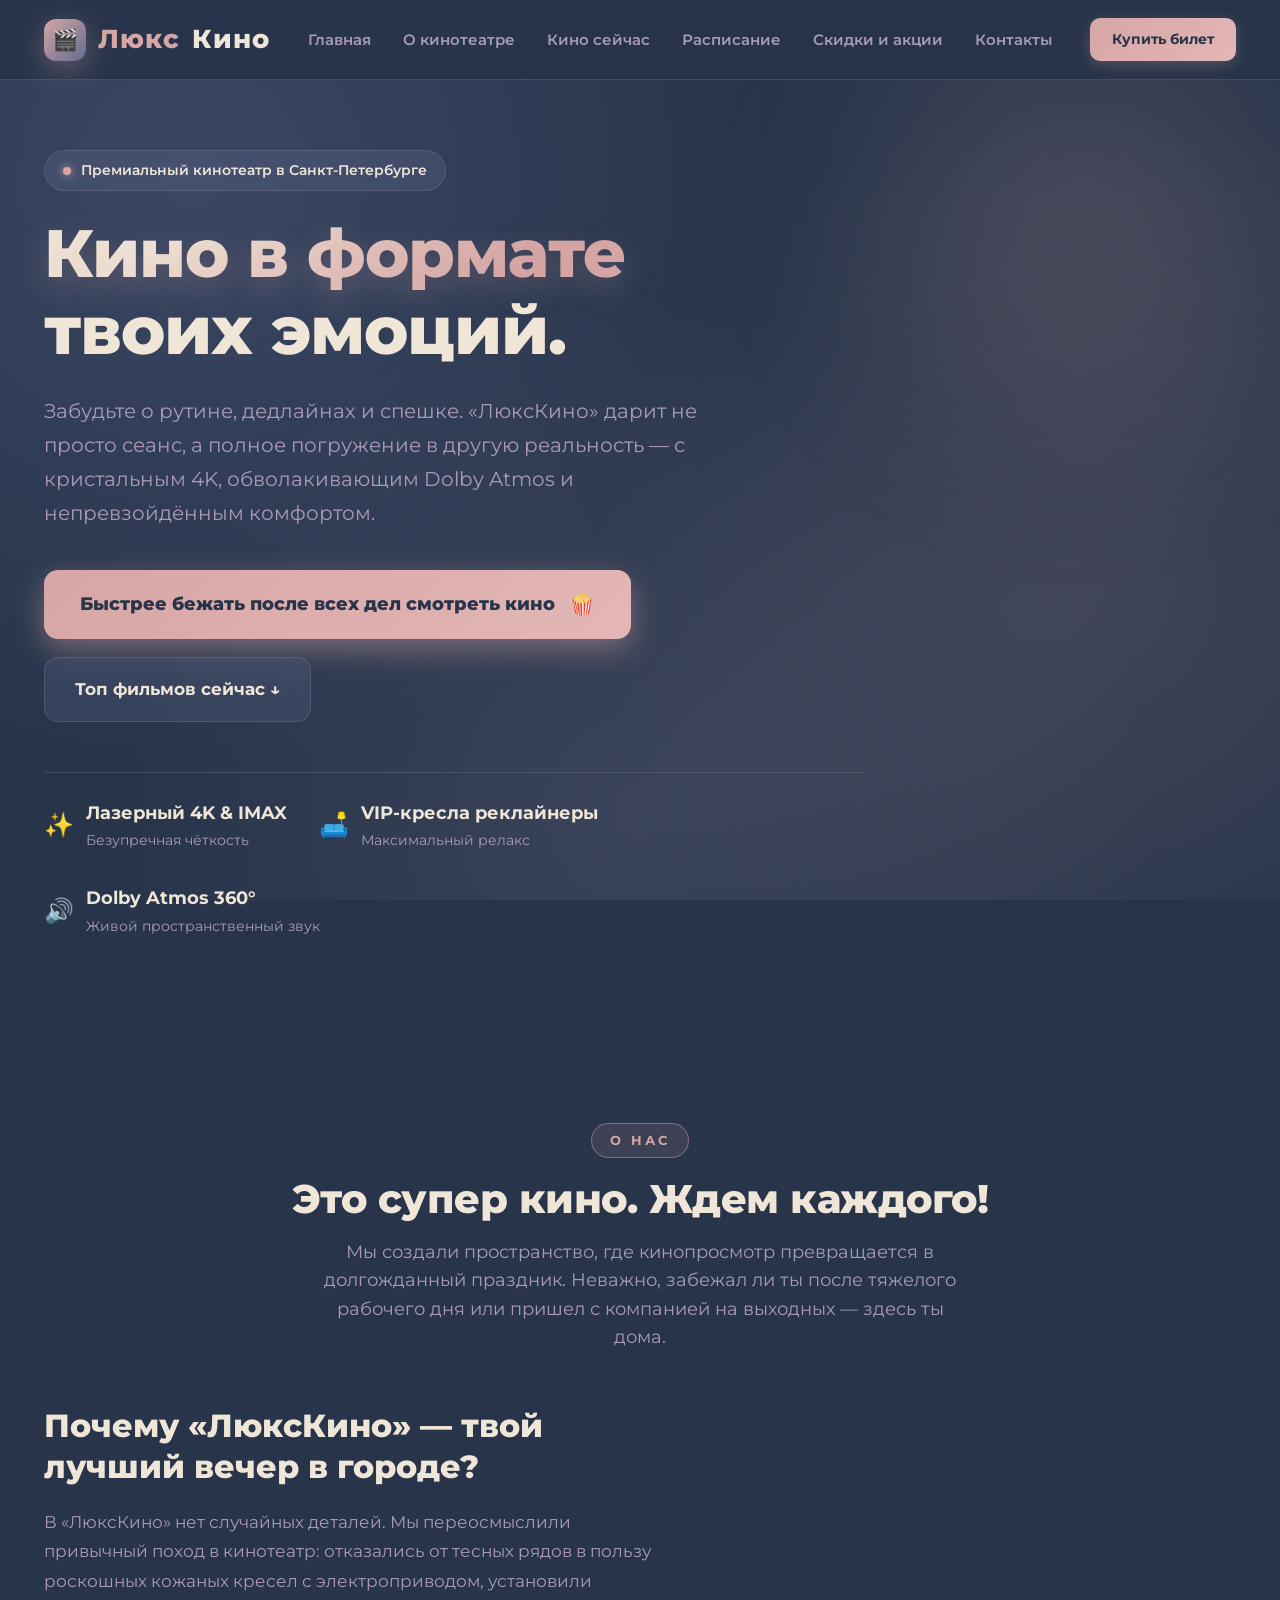
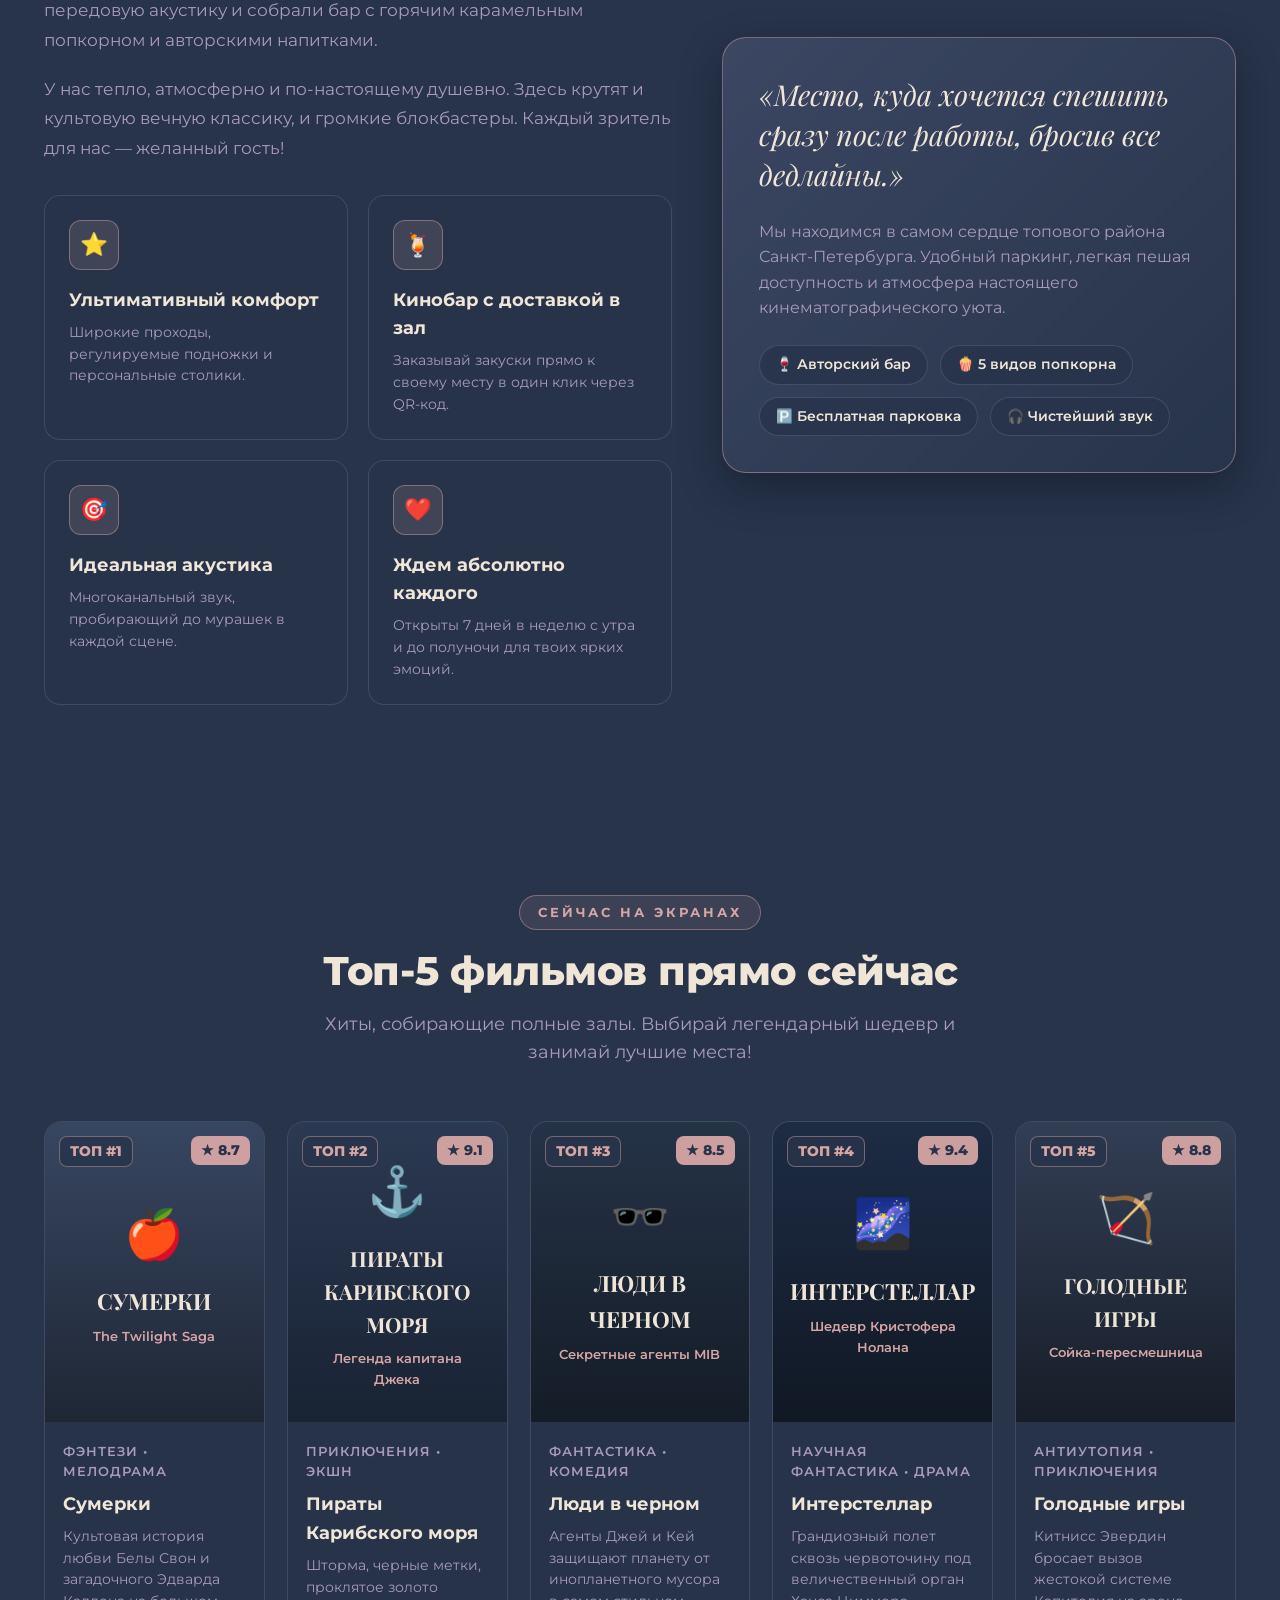
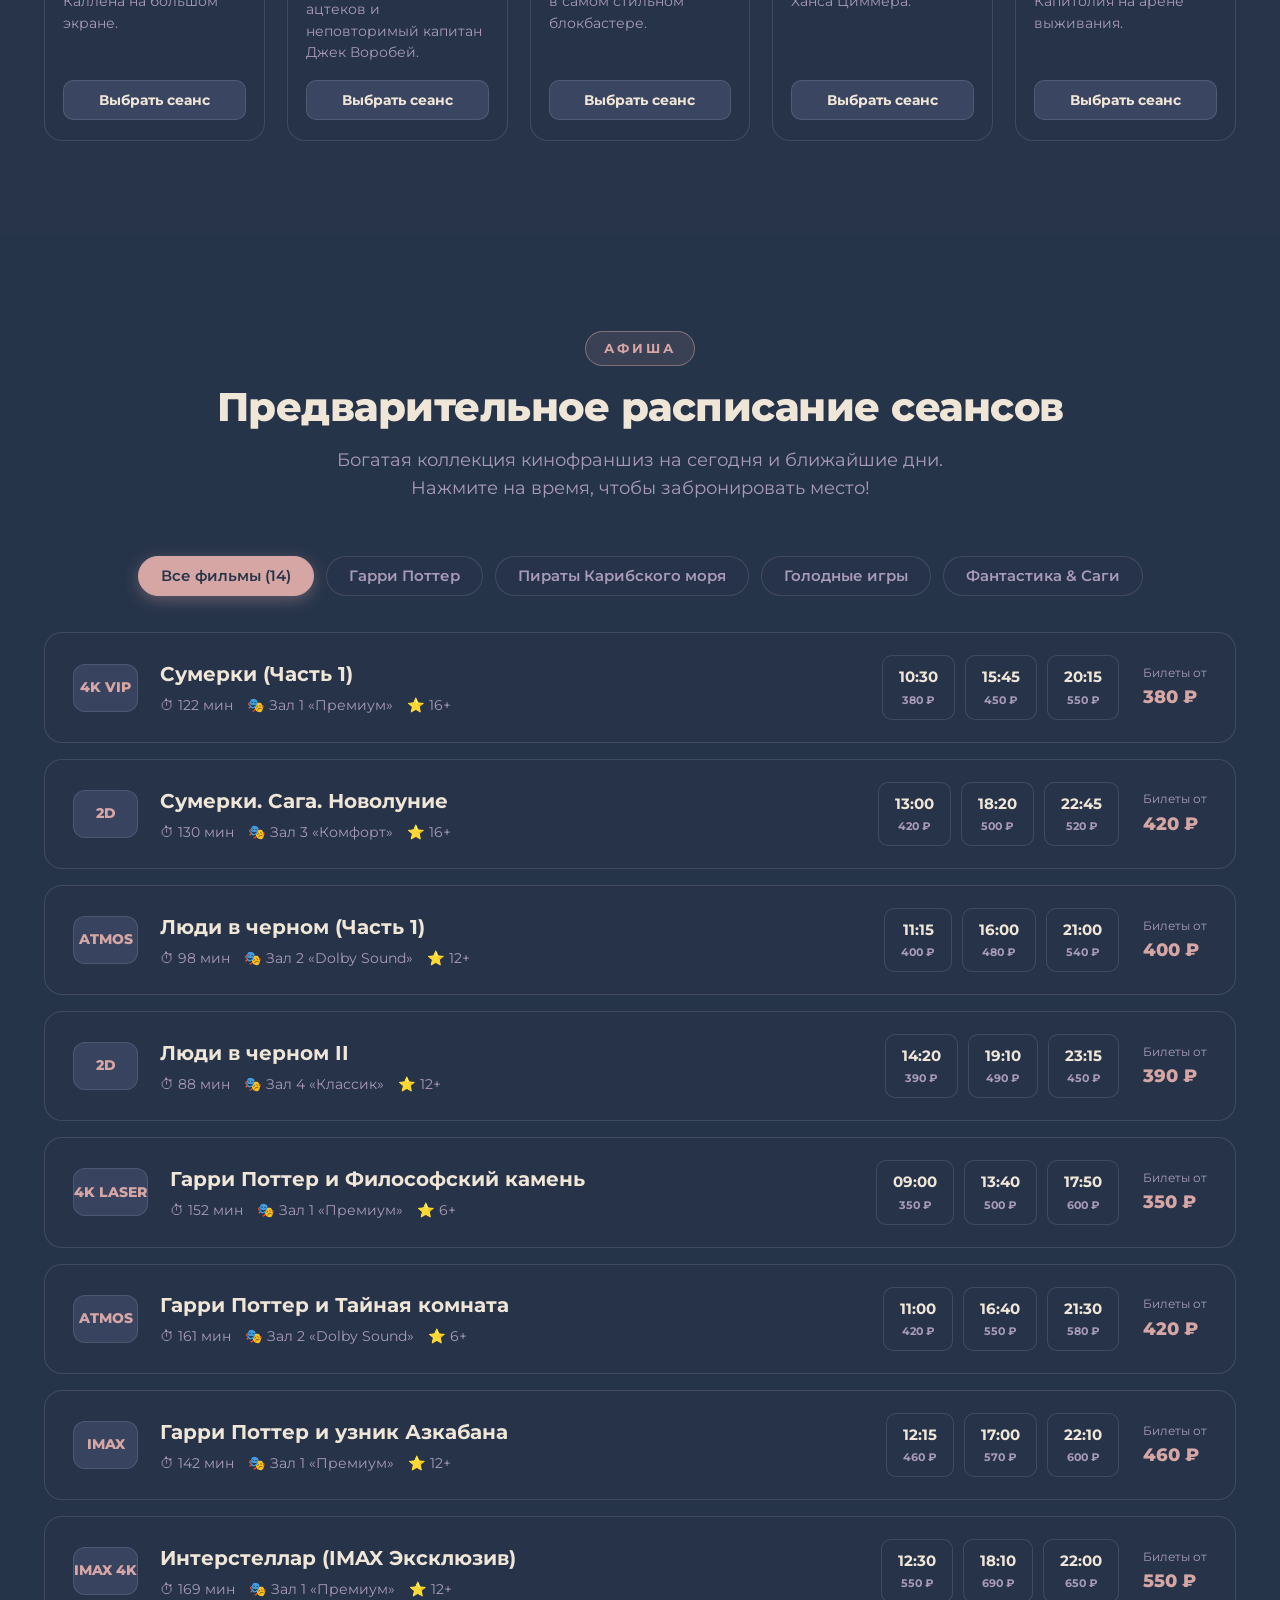
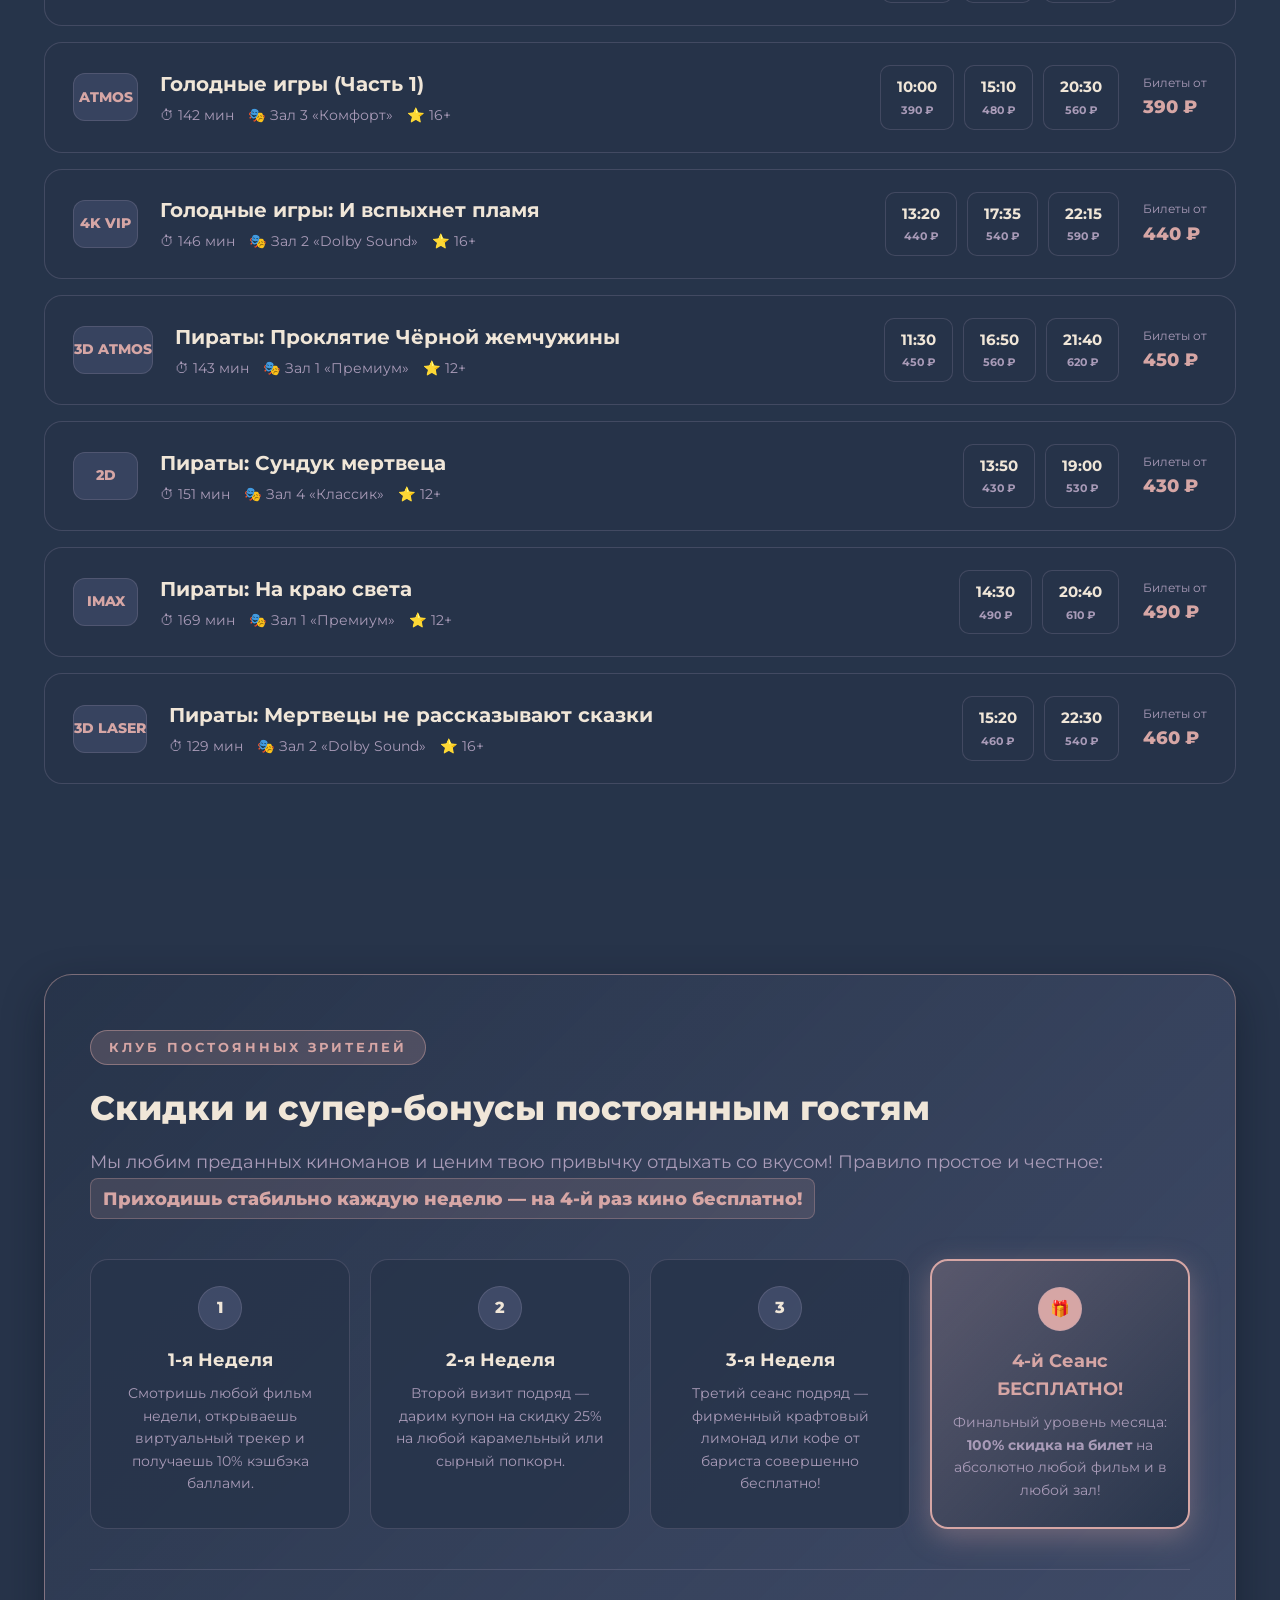
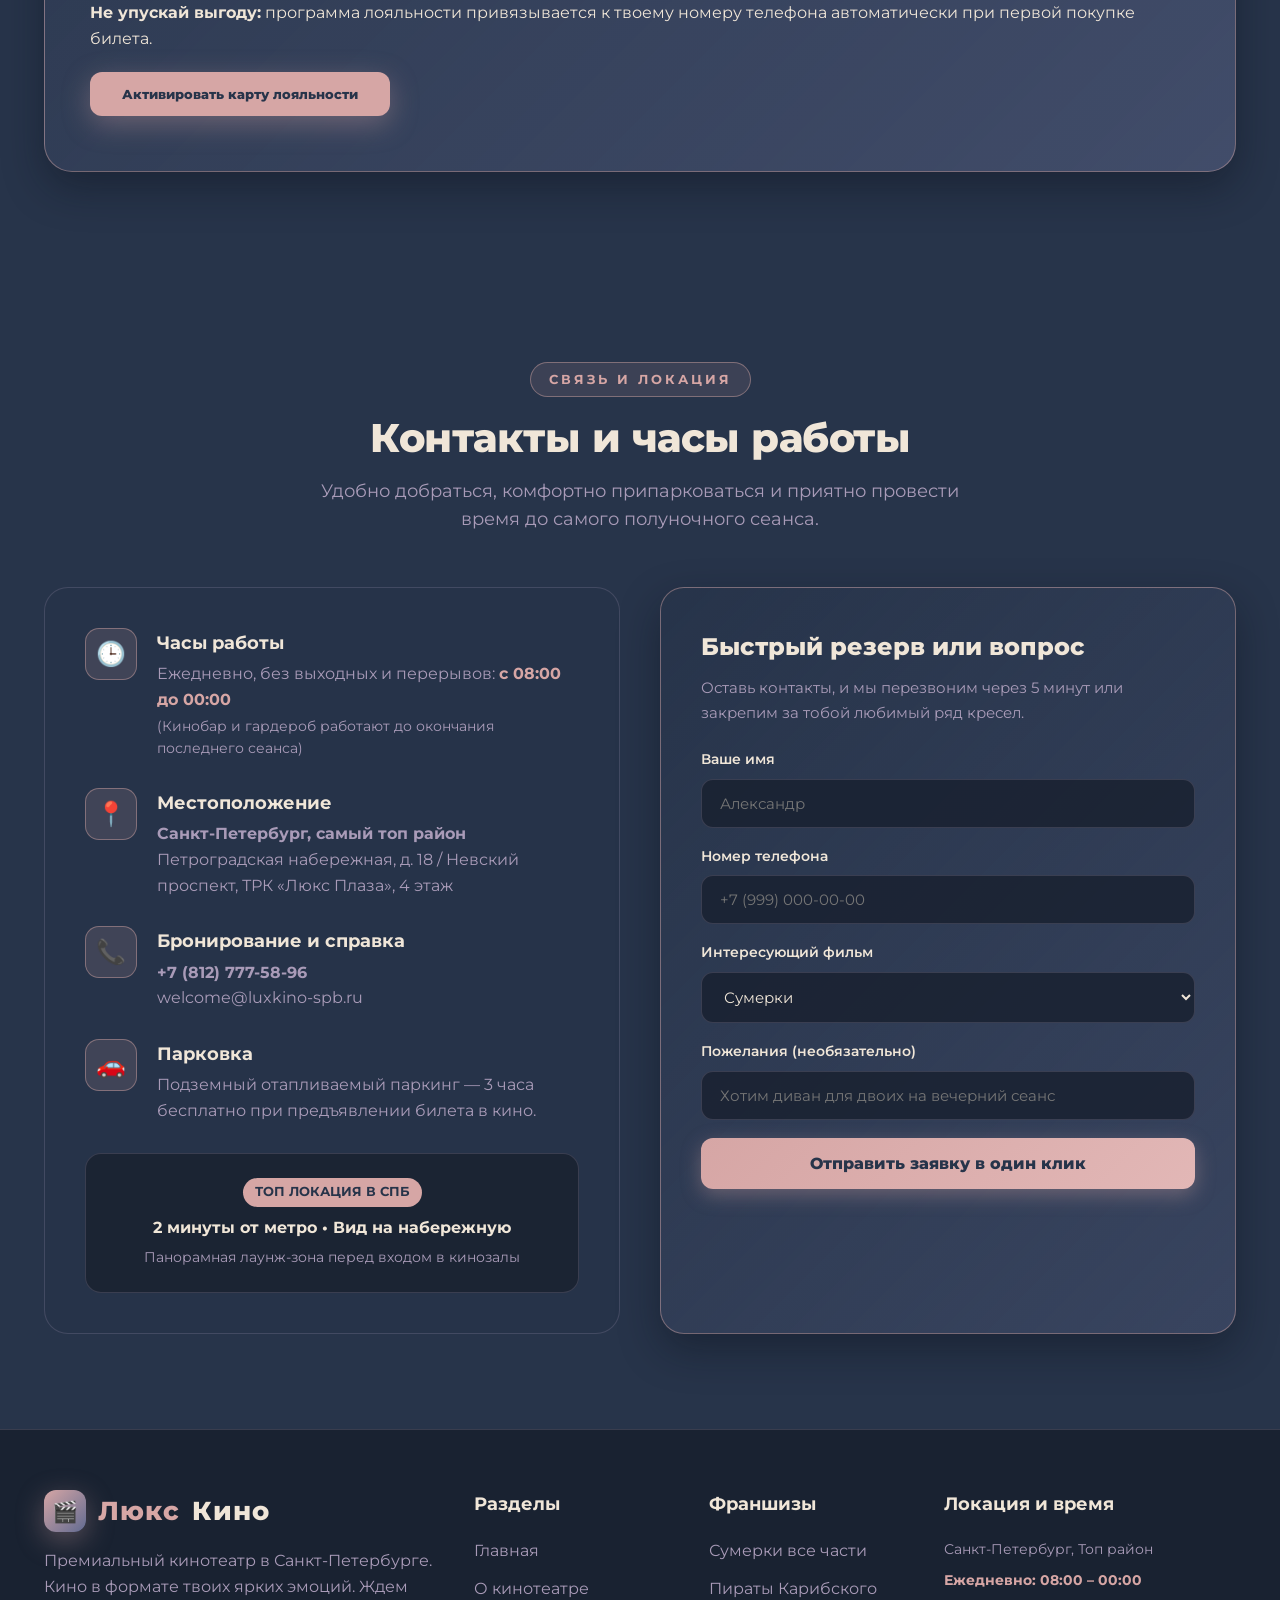
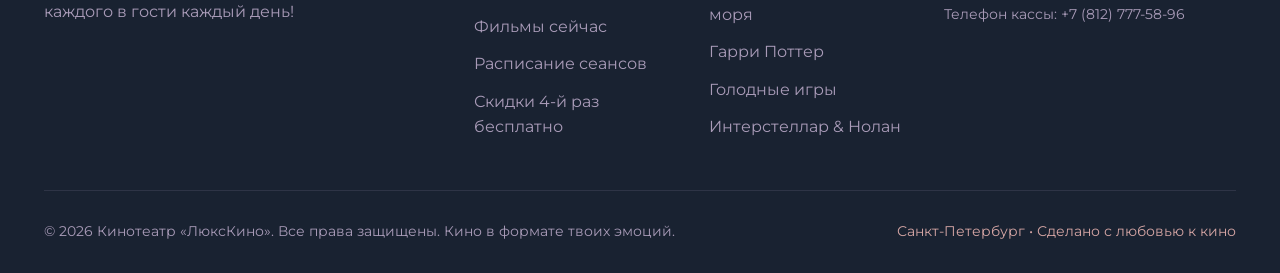
==== commit 13eb02b7: "Update index.html edit" ====
--- a/index.html
+++ b/index.html
@@ -1231,9 +1231,7 @@
         </h1>
 
         <p class="hero-description">
-          Забудь о рутине, дедлайнах и повседневной суете. В «ЛюксКино» каждый сеанс — 
-          это полное погружение в другую реальность с кристальным 4K-изображением, 
-          обволакивающим звуком Dolby Atmos и непревзойденным комфортом.
+          Забудьте о рутине, дедлайнах и спешке. «ЛюксКино» дарит не просто сеанс, а полное погружение в другую реальность — с кристальным 4K, обволакивающим Dolby Atmos и непревзойдённым комфортом.
         </p>
 
         <div class="hero-actions">
@@ -1281,7 +1279,7 @@
         <h2 class="section-title">Это супер кино. Ждем каждого!</h2>
         <p class="section-subtitle">
           Мы создали пространство, где кинопросмотр превращается в долгожданный праздник.
-          Неважно, забежал ли ты после тяжелого рабочего дня или пришел с веселой компанией на выходных — здесь ты дома.
+          Неважно, забежал ли ты после тяжелого рабочего дня или пришел с компанией на выходных — здесь ты дома.
         </p>
       </div>
 
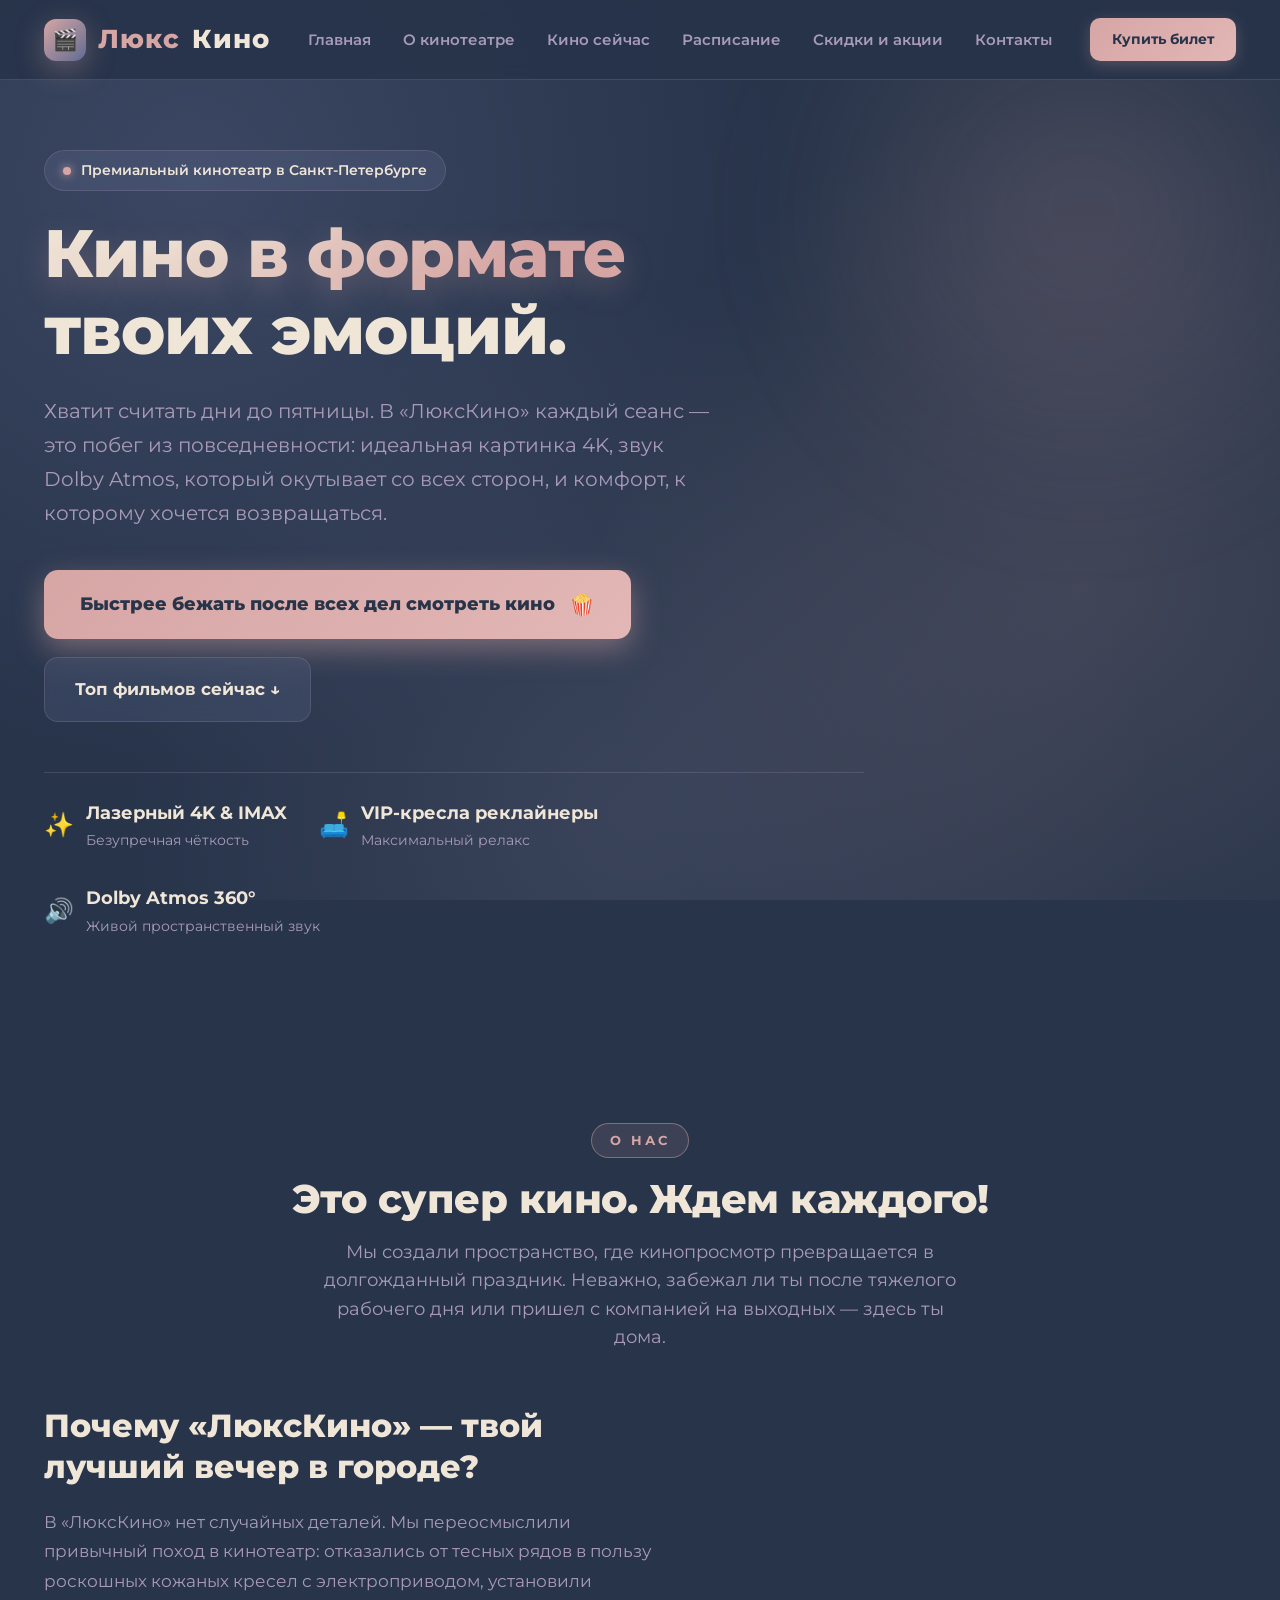
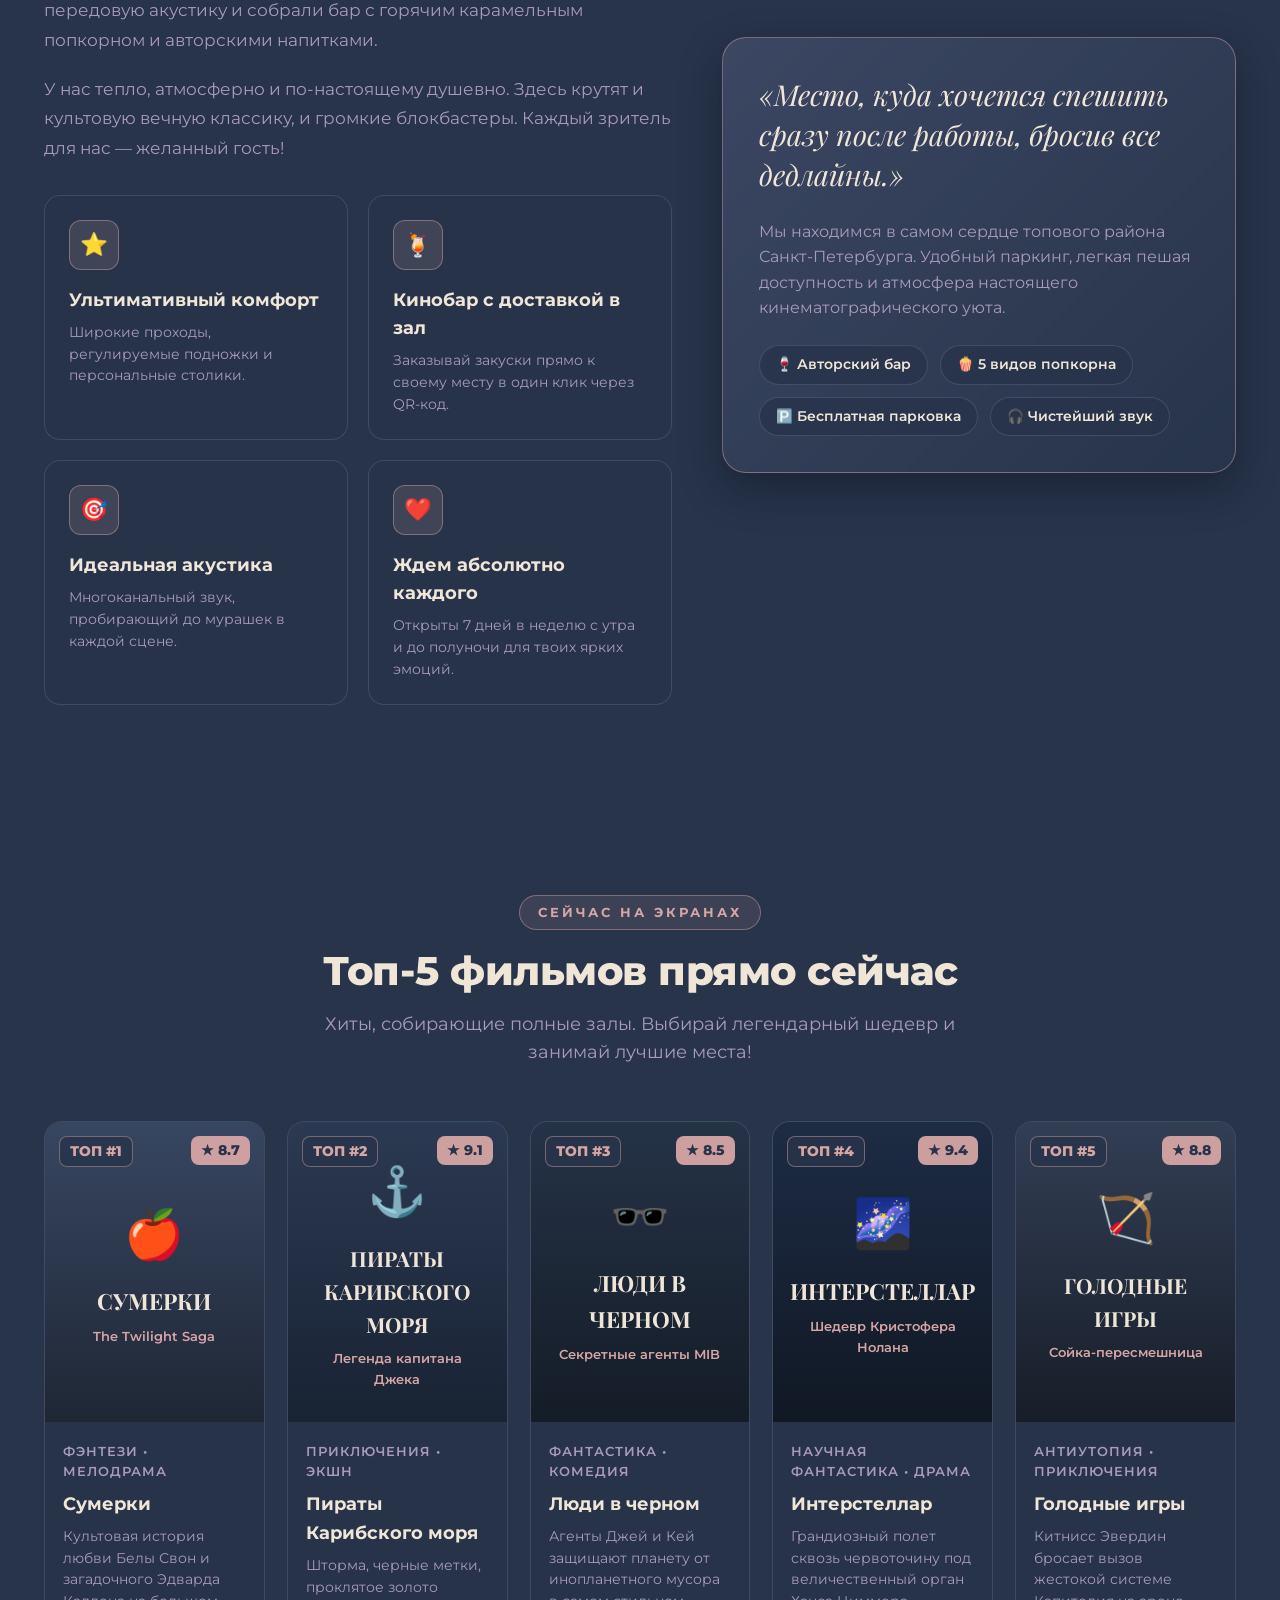
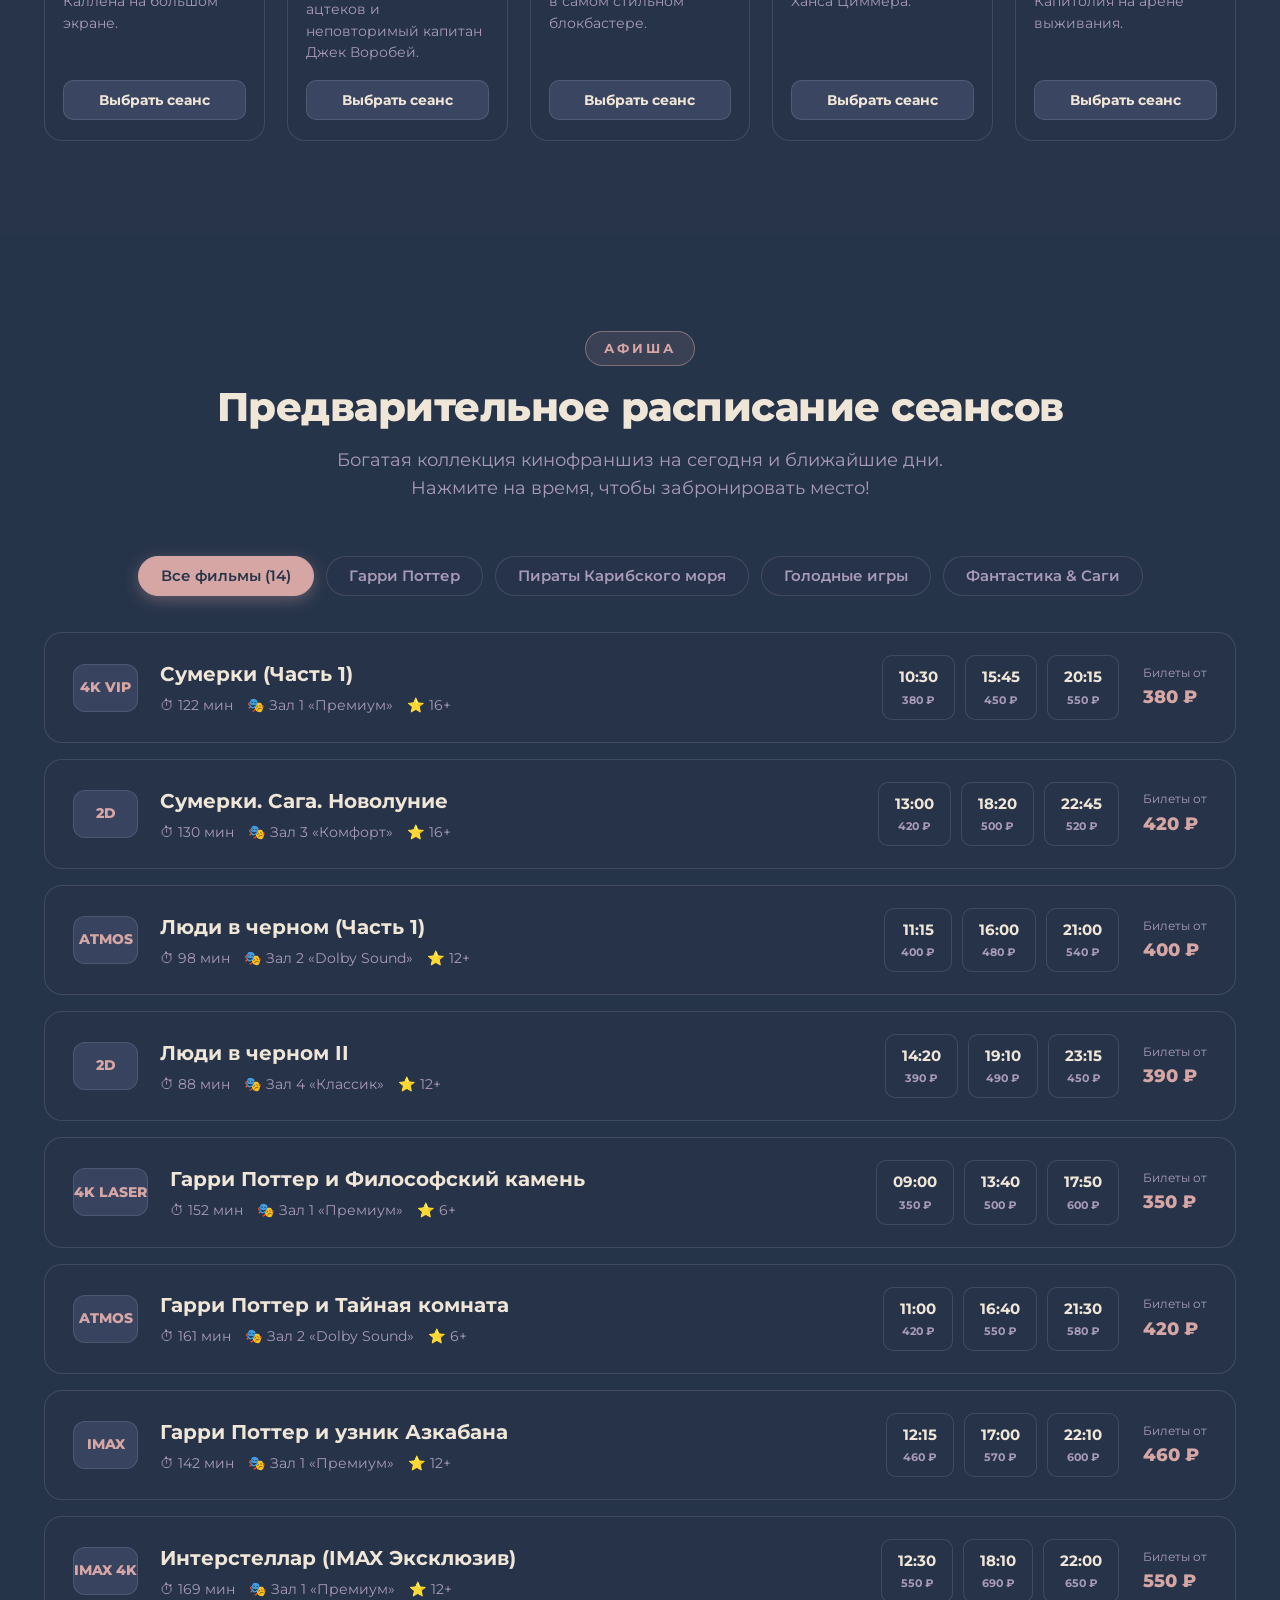
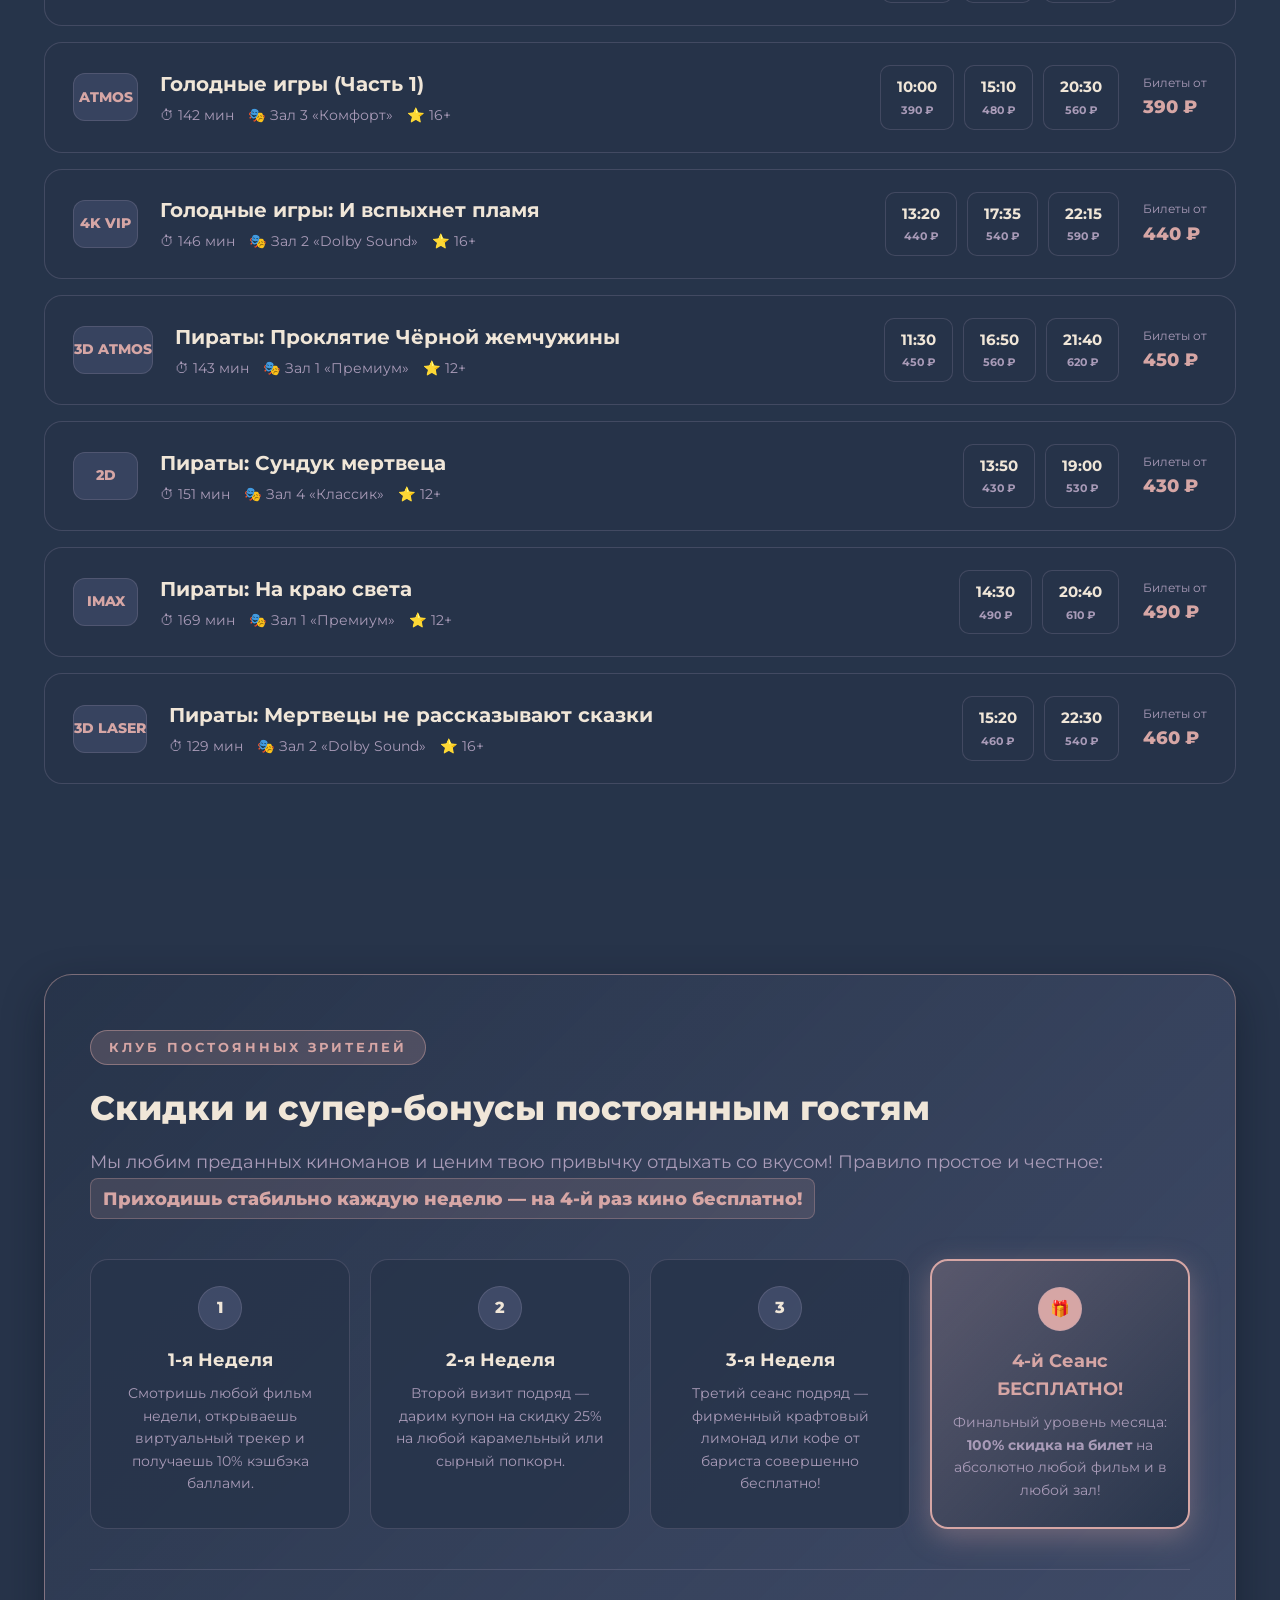
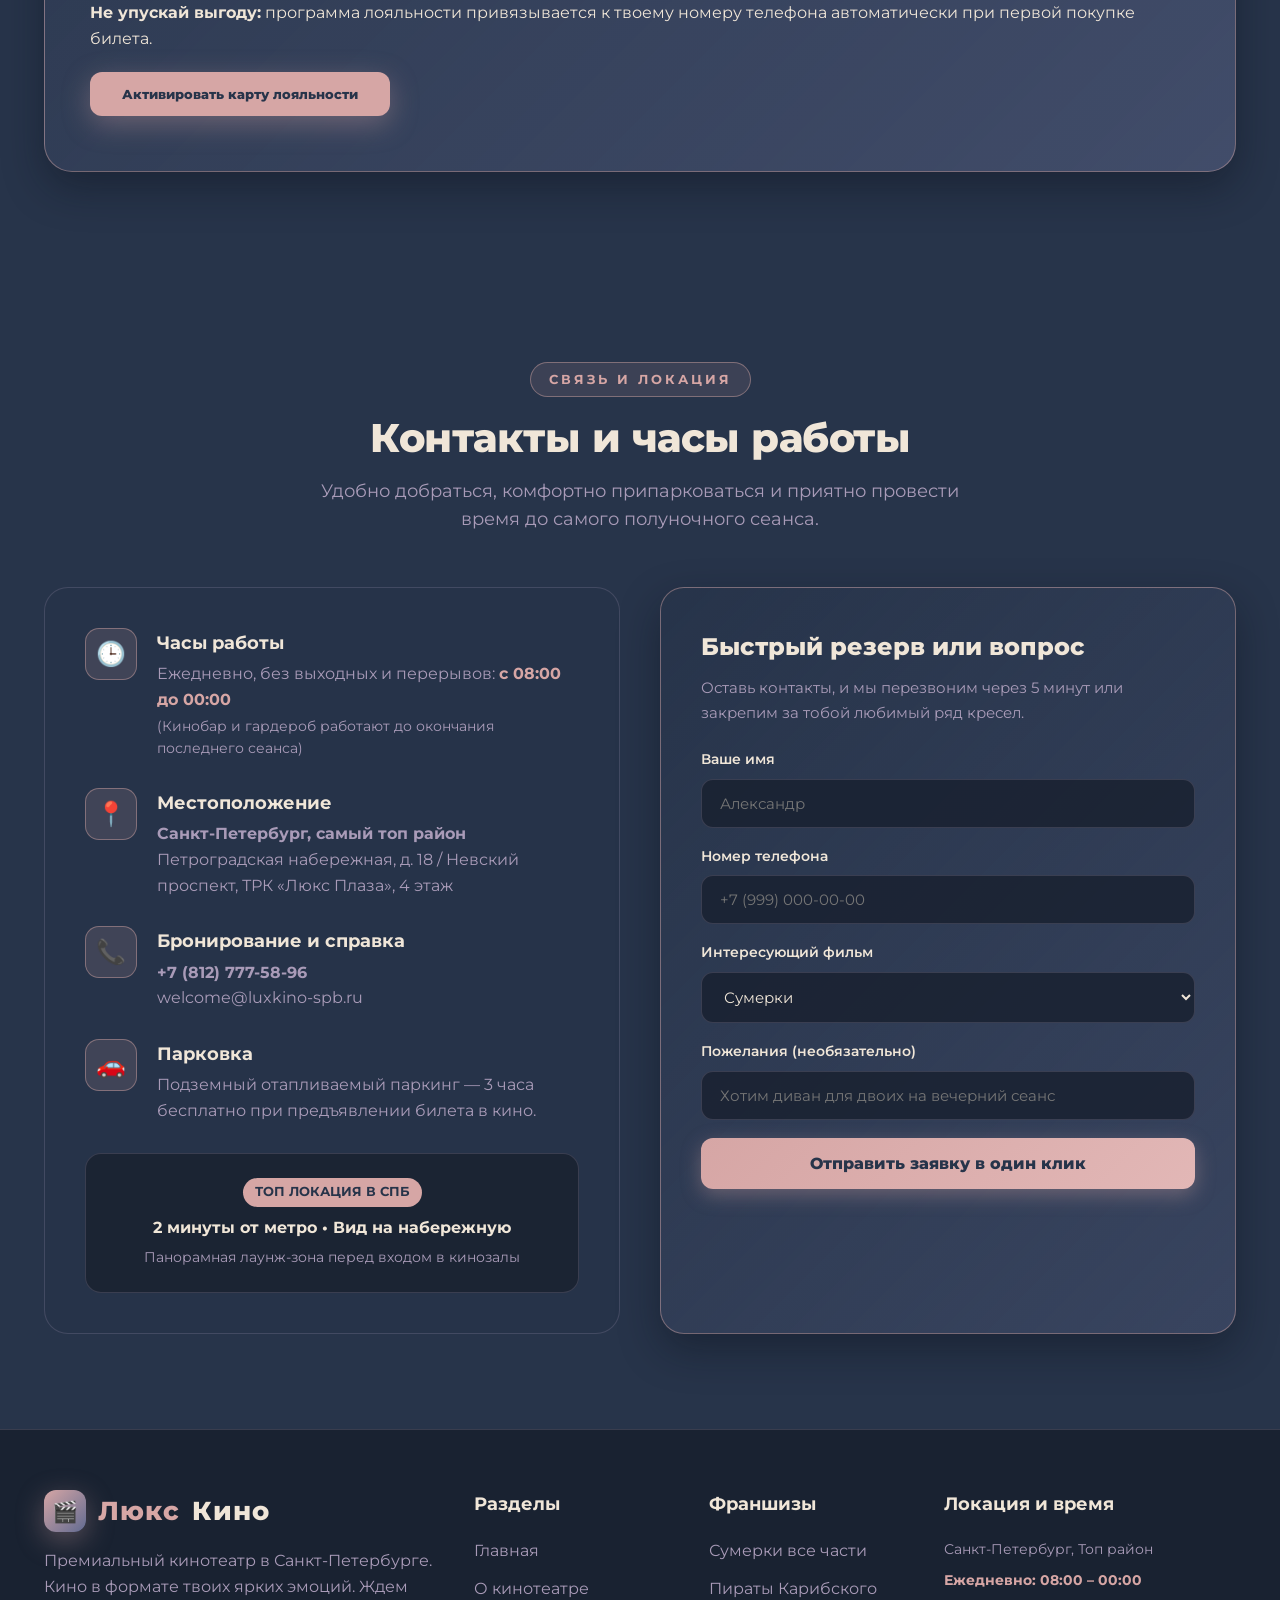
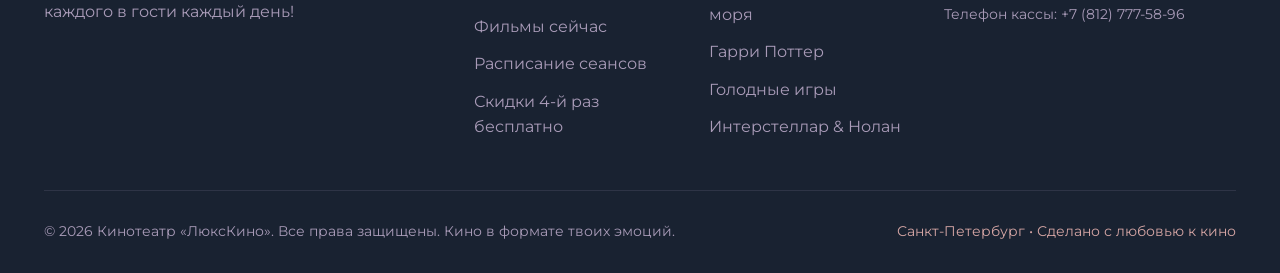
==== commit 63d90a12: "Update index.html" ====
--- a/index.html
+++ b/index.html
@@ -1231,7 +1231,9 @@
         </h1>
 
         <p class="hero-description">
-          Забудьте о рутине, дедлайнах и спешке. «ЛюксКино» дарит не просто сеанс, а полное погружение в другую реальность — с кристальным 4K, обволакивающим Dolby Atmos и непревзойдённым комфортом.
+          Хватит считать дни до пятницы. 
+          В «ЛюксКино» каждый сеанс — это побег из повседневности: идеальная картинка 4K, 
+          звук Dolby Atmos, который окутывает со всех сторон, и комфорт, к которому хочется возвращаться.
         </p>
 
         <div class="hero-actions">
